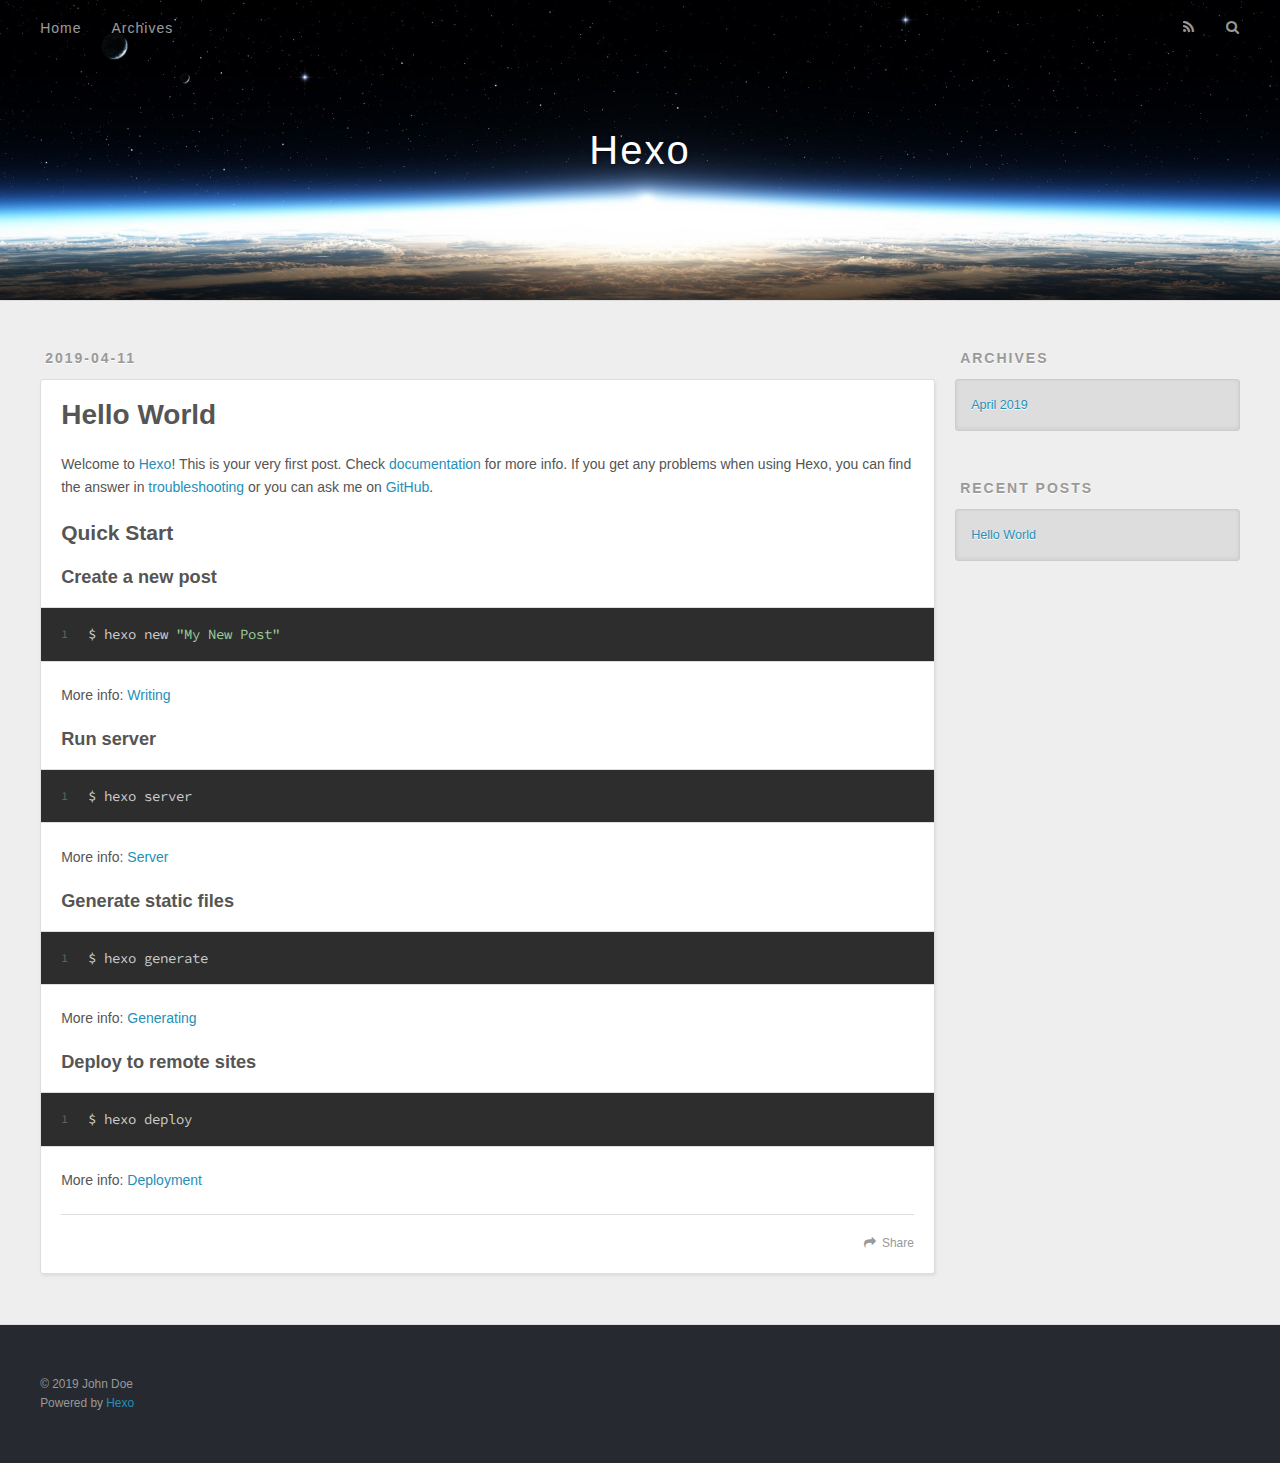
==== index.html @ a67c9c0f "Site updated: 2019-04-11 14:44:16" ====
<!DOCTYPE html>
<html>
<head><meta name="generator" content="Hexo 3.8.0">
  <meta charset="utf-8">
  

  
  <title>Hexo</title>
  <meta name="viewport" content="width=device-width, initial-scale=1, maximum-scale=1">
  <meta property="og:type" content="website">
<meta property="og:title" content="Hexo">
<meta property="og:url" content="http://yoursite.com/index.html">
<meta property="og:site_name" content="Hexo">
<meta property="og:locale" content="default">
<meta name="twitter:card" content="summary">
<meta name="twitter:title" content="Hexo">
  
    <link rel="alternate" href="/atom.xml" title="Hexo" type="application/atom+xml">
  
  
    <link rel="icon" href="/favicon.png">
  
  
    <link href="//fonts.googleapis.com/css?family=Source+Code+Pro" rel="stylesheet" type="text/css">
  
  <link rel="stylesheet" href="/css/style.css">
</head>
</html>
<body>
  <div id="container">
    <div id="wrap">
      <header id="header">
  <div id="banner"></div>
  <div id="header-outer" class="outer">
    <div id="header-title" class="inner">
      <h1 id="logo-wrap">
        <a href="/" id="logo">Hexo</a>
      </h1>
      
    </div>
    <div id="header-inner" class="inner">
      <nav id="main-nav">
        <a id="main-nav-toggle" class="nav-icon"></a>
        
          <a class="main-nav-link" href="/">Home</a>
        
          <a class="main-nav-link" href="/archives">Archives</a>
        
      </nav>
      <nav id="sub-nav">
        
          <a id="nav-rss-link" class="nav-icon" href="/atom.xml" title="RSS Feed"></a>
        
        <a id="nav-search-btn" class="nav-icon" title="Search"></a>
      </nav>
      <div id="search-form-wrap">
        <form action="//google.com/search" method="get" accept-charset="UTF-8" class="search-form"><input type="search" name="q" class="search-form-input" placeholder="Search"><button type="submit" class="search-form-submit">&#xF002;</button><input type="hidden" name="sitesearch" value="http://yoursite.com"></form>
      </div>
    </div>
  </div>
</header>
      <div class="outer">
        <section id="main">
  
    <article id="post-hello-world" class="article article-type-post" itemscope itemprop="blogPost">
  <div class="article-meta">
    <a href="/2019/04/11/hello-world/" class="article-date">
  <time datetime="2019-04-11T06:17:26.687Z" itemprop="datePublished">2019-04-11</time>
</a>
    
  </div>
  <div class="article-inner">
    
    
      <header class="article-header">
        
  
    <h1 itemprop="name">
      <a class="article-title" href="/2019/04/11/hello-world/">Hello World</a>
    </h1>
  

      </header>
    
    <div class="article-entry" itemprop="articleBody">
      
        <p>Welcome to <a href="https://hexo.io/" target="_blank" rel="noopener">Hexo</a>! This is your very first post. Check <a href="https://hexo.io/docs/" target="_blank" rel="noopener">documentation</a> for more info. If you get any problems when using Hexo, you can find the answer in <a href="https://hexo.io/docs/troubleshooting.html" target="_blank" rel="noopener">troubleshooting</a> or you can ask me on <a href="https://github.com/hexojs/hexo/issues" target="_blank" rel="noopener">GitHub</a>.</p>
<h2 id="Quick-Start"><a href="#Quick-Start" class="headerlink" title="Quick Start"></a>Quick Start</h2><h3 id="Create-a-new-post"><a href="#Create-a-new-post" class="headerlink" title="Create a new post"></a>Create a new post</h3><figure class="highlight bash"><table><tr><td class="gutter"><pre><span class="line">1</span><br></pre></td><td class="code"><pre><span class="line">$ hexo new <span class="string">"My New Post"</span></span><br></pre></td></tr></table></figure>
<p>More info: <a href="https://hexo.io/docs/writing.html" target="_blank" rel="noopener">Writing</a></p>
<h3 id="Run-server"><a href="#Run-server" class="headerlink" title="Run server"></a>Run server</h3><figure class="highlight bash"><table><tr><td class="gutter"><pre><span class="line">1</span><br></pre></td><td class="code"><pre><span class="line">$ hexo server</span><br></pre></td></tr></table></figure>
<p>More info: <a href="https://hexo.io/docs/server.html" target="_blank" rel="noopener">Server</a></p>
<h3 id="Generate-static-files"><a href="#Generate-static-files" class="headerlink" title="Generate static files"></a>Generate static files</h3><figure class="highlight bash"><table><tr><td class="gutter"><pre><span class="line">1</span><br></pre></td><td class="code"><pre><span class="line">$ hexo generate</span><br></pre></td></tr></table></figure>
<p>More info: <a href="https://hexo.io/docs/generating.html" target="_blank" rel="noopener">Generating</a></p>
<h3 id="Deploy-to-remote-sites"><a href="#Deploy-to-remote-sites" class="headerlink" title="Deploy to remote sites"></a>Deploy to remote sites</h3><figure class="highlight bash"><table><tr><td class="gutter"><pre><span class="line">1</span><br></pre></td><td class="code"><pre><span class="line">$ hexo deploy</span><br></pre></td></tr></table></figure>
<p>More info: <a href="https://hexo.io/docs/deployment.html" target="_blank" rel="noopener">Deployment</a></p>

      
    </div>
    <footer class="article-footer">
      <a data-url="http://yoursite.com/2019/04/11/hello-world/" data-id="cjuc99dhe0000zcw3wradbs4o" class="article-share-link">Share</a>
      
      
    </footer>
  </div>
  
</article>


  


</section>
        
          <aside id="sidebar">
  
    

  
    

  
    
  
    
  <div class="widget-wrap">
    <h3 class="widget-title">Archives</h3>
    <div class="widget">
      <ul class="archive-list"><li class="archive-list-item"><a class="archive-list-link" href="/archives/2019/04/">April 2019</a></li></ul>
    </div>
  </div>


  
    
  <div class="widget-wrap">
    <h3 class="widget-title">Recent Posts</h3>
    <div class="widget">
      <ul>
        
          <li>
            <a href="/2019/04/11/hello-world/">Hello World</a>
          </li>
        
      </ul>
    </div>
  </div>

  
</aside>
        
      </div>
      <footer id="footer">
  
  <div class="outer">
    <div id="footer-info" class="inner">
      &copy; 2019 John Doe<br>
      Powered by <a href="http://hexo.io/" target="_blank">Hexo</a>
    </div>
  </div>
</footer>
    </div>
    <nav id="mobile-nav">
  
    <a href="/" class="mobile-nav-link">Home</a>
  
    <a href="/archives" class="mobile-nav-link">Archives</a>
  
</nav>
    

<script src="//ajax.googleapis.com/ajax/libs/jquery/2.0.3/jquery.min.js"></script>


  <link rel="stylesheet" href="/fancybox/jquery.fancybox.css">
  <script src="/fancybox/jquery.fancybox.pack.js"></script>


<script src="/js/script.js"></script>



  </div>
</body>
</html>
---- css/style.css ----
body {
  width: 100%;
}
body:before,
body:after {
  content: "";
  display: table;
}
body:after {
  clear: both;
}
html,
body,
div,
span,
applet,
object,
iframe,
h1,
h2,
h3,
h4,
h5,
h6,
p,
blockquote,
pre,
a,
abbr,
acronym,
address,
big,
cite,
code,
del,
dfn,
em,
img,
ins,
kbd,
q,
s,
samp,
small,
strike,
strong,
sub,
sup,
tt,
var,
dl,
dt,
dd,
ol,
ul,
li,
fieldset,
form,
label,
legend,
table,
caption,
tbody,
tfoot,
thead,
tr,
th,
td {
  margin: 0;
  padding: 0;
  border: 0;
  outline: 0;
  font-weight: inherit;
  font-style: inherit;
  font-family: inherit;
  font-size: 100%;
  vertical-align: baseline;
}
body {
  line-height: 1;
  color: #000;
  background: #fff;
}
ol,
ul {
  list-style: none;
}
table {
  border-collapse: separate;
  border-spacing: 0;
  vertical-align: middle;
}
caption,
th,
td {
  text-align: left;
  font-weight: normal;
  vertical-align: middle;
}
a img {
  border: none;
}
input,
button {
  margin: 0;
  padding: 0;
}
input::-moz-focus-inner,
button::-moz-focus-inner {
  border: 0;
  padding: 0;
}
@font-face {
  font-family: FontAwesome;
  font-style: normal;
  font-weight: normal;
  src: url("fonts/fontawesome-webfont.eot?v=#4.0.3");
  src: url("fonts/fontawesome-webfont.eot?#iefix&v=#4.0.3") format("embedded-opentype"), url("fonts/fontawesome-webfont.woff?v=#4.0.3") format("woff"), url("fonts/fontawesome-webfont.ttf?v=#4.0.3") format("truetype"), url("fonts/fontawesome-webfont.svg#fontawesomeregular?v=#4.0.3") format("svg");
}
html,
body,
#container {
  height: 100%;
}
body {
  background: #eee;
  font: 14px -apple-system, BlinkMacSystemFont, "Segoe UI", "Roboto", "Oxygen", "Ubuntu", "Cantarell", "Fira Sans", "Droid Sans", "Helvetica Neue", sans-serif;
  -webkit-text-size-adjust: 100%;
}
.outer {
  max-width: 1220px;
  margin: 0 auto;
  padding: 0 20px;
}
.outer:before,
.outer:after {
  content: "";
  display: table;
}
.outer:after {
  clear: both;
}
.inner {
  display: inline;
  float: left;
  width: 98.33333333333333%;
  margin: 0 0.833333333333333%;
}
.left,
.alignleft {
  float: left;
}
.right,
.alignright {
  float: right;
}
.clear {
  clear: both;
}
#container {
  position: relative;
}
.mobile-nav-on {
  overflow: hidden;
}
#wrap {
  height: 100%;
  width: 100%;
  position: absolute;
  top: 0;
  left: 0;
  -webkit-transition: 0.2s ease-out;
  -moz-transition: 0.2s ease-out;
  -ms-transition: 0.2s ease-out;
  transition: 0.2s ease-out;
  z-index: 1;
  background: #eee;
}
.mobile-nav-on #wrap {
  left: 280px;
}
@media screen and (min-width: 768px) {
  #main {
    display: inline;
    float: left;
    width: 73.33333333333333%;
    margin: 0 0.833333333333333%;
  }
}
.article-date,
.article-category-link,
.archive-year,
.widget-title {
  text-decoration: none;
  text-transform: uppercase;
  letter-spacing: 2px;
  color: #999;
  margin-bottom: 1em;
  margin-left: 5px;
  line-height: 1em;
  text-shadow: 0 1px #fff;
  font-weight: bold;
}
.article-inner,
.archive-article-inner {
  background: #fff;
  -webkit-box-shadow: 1px 2px 3px #ddd;
  box-shadow: 1px 2px 3px #ddd;
  border: 1px solid #ddd;
  border-radius: 3px;
}
.article-entry h1,
.widget h1 {
  font-size: 2em;
}
.article-entry h2,
.widget h2 {
  font-size: 1.5em;
}
.article-entry h3,
.widget h3 {
  font-size: 1.3em;
}
.article-entry h4,
.widget h4 {
  font-size: 1.2em;
}
.article-entry h5,
.widget h5 {
  font-size: 1em;
}
.article-entry h6,
.widget h6 {
  font-size: 1em;
  color: #999;
}
.article-entry hr,
.widget hr {
  border: 1px dashed #ddd;
}
.article-entry strong,
.widget strong {
  font-weight: bold;
}
.article-entry em,
.widget em,
.article-entry cite,
.widget cite {
  font-style: italic;
}
.article-entry sup,
.widget sup,
.article-entry sub,
.widget sub {
  font-size: 0.75em;
  line-height: 0;
  position: relative;
  vertical-align: baseline;
}
.article-entry sup,
.widget sup {
  top: -0.5em;
}
.article-entry sub,
.widget sub {
  bottom: -0.2em;
}
.article-entry small,
.widget small {
  font-size: 0.85em;
}
.article-entry acronym,
.widget acronym,
.article-entry abbr,
.widget abbr {
  border-bottom: 1px dotted;
}
.article-entry ul,
.widget ul,
.article-entry ol,
.widget ol,
.article-entry dl,
.widget dl {
  margin: 0 20px;
  line-height: 1.6em;
}
.article-entry ul ul,
.widget ul ul,
.article-entry ol ul,
.widget ol ul,
.article-entry ul ol,
.widget ul ol,
.article-entry ol ol,
.widget ol ol {
  margin-top: 0;
  margin-bottom: 0;
}
.article-entry ul,
.widget ul {
  list-style: disc;
}
.article-entry ol,
.widget ol {
  list-style: decimal;
}
.article-entry dt,
.widget dt {
  font-weight: bold;
}
#header {
  height: 300px;
  position: relative;
  border-bottom: 1px solid #ddd;
}
#header:before,
#header:after {
  content: "";
  position: absolute;
  left: 0;
  right: 0;
  height: 40px;
}
#header:before {
  top: 0;
  background: -webkit-linear-gradient(rgba(0,0,0,0.2), transparent);
  background: -moz-linear-gradient(rgba(0,0,0,0.2), transparent);
  background: -ms-linear-gradient(rgba(0,0,0,0.2), transparent);
  background: linear-gradient(rgba(0,0,0,0.2), transparent);
}
#header:after {
  bottom: 0;
  background: -webkit-linear-gradient(transparent, rgba(0,0,0,0.2));
  background: -moz-linear-gradient(transparent, rgba(0,0,0,0.2));
  background: -ms-linear-gradient(transparent, rgba(0,0,0,0.2));
  background: linear-gradient(transparent, rgba(0,0,0,0.2));
}
#header-outer {
  height: 100%;
  position: relative;
}
#header-inner {
  position: relative;
  overflow: hidden;
}
#banner {
  position: absolute;
  top: 0;
  left: 0;
  width: 100%;
  height: 100%;
  background: url("images/banner.jpg") center #000;
  -webkit-background-size: cover;
  -moz-background-size: cover;
  background-size: cover;
  z-index: -1;
}
#header-title {
  text-align: center;
  height: 40px;
  position: absolute;
  top: 50%;
  left: 0;
  margin-top: -20px;
}
#logo,
#subtitle {
  text-decoration: none;
  color: #fff;
  font-weight: 300;
  text-shadow: 0 1px 4px rgba(0,0,0,0.3);
}
#logo {
  font-size: 40px;
  line-height: 40px;
  letter-spacing: 2px;
}
#subtitle {
  font-size: 16px;
  line-height: 16px;
  letter-spacing: 1px;
}
#subtitle-wrap {
  margin-top: 16px;
}
#main-nav {
  float: left;
  margin-left: -15px;
}
.nav-icon,
.main-nav-link {
  float: left;
  color: #fff;
  opacity: 0.6;
  text-decoration: none;
  text-shadow: 0 1px rgba(0,0,0,0.2);
  -webkit-transition: opacity 0.2s;
  -moz-transition: opacity 0.2s;
  -ms-transition: opacity 0.2s;
  transition: opacity 0.2s;
  display: block;
  padding: 20px 15px;
}
.nav-icon:hover,
.main-nav-link:hover {
  opacity: 1;
}
.nav-icon {
  font-family: FontAwesome;
  text-align: center;
  font-size: 14px;
  width: 14px;
  height: 14px;
  padding: 20px 15px;
  position: relative;
  cursor: pointer;
}
.main-nav-link {
  font-weight: 300;
  letter-spacing: 1px;
}
@media screen and (max-width: 479px) {
  .main-nav-link {
    display: none;
  }
}
#main-nav-toggle {
  display: none;
}
#main-nav-toggle:before {
  content: "\f0c9";
}
@media screen and (max-width: 479px) {
  #main-nav-toggle {
    display: block;
  }
}
#sub-nav {
  float: right;
  margin-right: -15px;
}
#nav-rss-link:before {
  content: "\f09e";
}
#nav-search-btn:before {
  content: "\f002";
}
#search-form-wrap {
  position: absolute;
  top: 15px;
  width: 150px;
  height: 30px;
  right: -150px;
  opacity: 0;
  -webkit-transition: 0.2s ease-out;
  -moz-transition: 0.2s ease-out;
  -ms-transition: 0.2s ease-out;
  transition: 0.2s ease-out;
}
#search-form-wrap.on {
  opacity: 1;
  right: 0;
}
@media screen and (max-width: 479px) {
  #search-form-wrap {
    width: 100%;
    right: -100%;
  }
}
.search-form {
  position: absolute;
  top: 0;
  left: 0;
  right: 0;
  background: #fff;
  padding: 5px 15px;
  border-radius: 15px;
  -webkit-box-shadow: 0 0 10px rgba(0,0,0,0.3);
  box-shadow: 0 0 10px rgba(0,0,0,0.3);
}
.search-form-input {
  border: none;
  background: none;
  color: #555;
  width: 100%;
  font: 13px -apple-system, BlinkMacSystemFont, "Segoe UI", "Roboto", "Oxygen", "Ubuntu", "Cantarell", "Fira Sans", "Droid Sans", "Helvetica Neue", sans-serif;
  outline: none;
}
.search-form-input::-webkit-search-results-decoration,
.search-form-input::-webkit-search-cancel-button {
  -webkit-appearance: none;
}
.search-form-submit {
  position: absolute;
  top: 50%;
  right: 10px;
  margin-top: -7px;
  font: 13px FontAwesome;
  border: none;
  background: none;
  color: #bbb;
  cursor: pointer;
}
.search-form-submit:hover,
.search-form-submit:focus {
  color: #777;
}
.article {
  margin: 50px 0;
}
.article-inner {
  overflow: hidden;
}
.article-meta:before,
.article-meta:after {
  content: "";
  display: table;
}
.article-meta:after {
  clear: both;
}
.article-date {
  float: left;
}
.article-category {
  float: left;
  line-height: 1em;
  color: #ccc;
  text-shadow: 0 1px #fff;
  margin-left: 8px;
}
.article-category:before {
  content: "\2022";
}
.article-category-link {
  margin: 0 12px 1em;
}
.article-header {
  padding: 20px 20px 0;
}
.article-title {
  text-decoration: none;
  font-size: 2em;
  font-weight: bold;
  color: #555;
  line-height: 1.1em;
  -webkit-transition: color 0.2s;
  -moz-transition: color 0.2s;
  -ms-transition: color 0.2s;
  transition: color 0.2s;
}
a.article-title:hover {
  color: #258fb8;
}
.article-entry {
  color: #555;
  padding: 0 20px;
}
.article-entry:before,
.article-entry:after {
  content: "";
  display: table;
}
.article-entry:after {
  clear: both;
}
.article-entry p,
.article-entry table {
  line-height: 1.6em;
  margin: 1.6em 0;
}
.article-entry h1,
.article-entry h2,
.article-entry h3,
.article-entry h4,
.article-entry h5,
.article-entry h6 {
  font-weight: bold;
}
.article-entry h1,
.article-entry h2,
.article-entry h3,
.article-entry h4,
.article-entry h5,
.article-entry h6 {
  line-height: 1.1em;
  margin: 1.1em 0;
}
.article-entry a {
  color: #258fb8;
  text-decoration: none;
}
.article-entry a:hover {
  text-decoration: underline;
}
.article-entry ul,
.article-entry ol,
.article-entry dl {
  margin-top: 1.6em;
  margin-bottom: 1.6em;
}
.article-entry img,
.article-entry video {
  max-width: 100%;
  height: auto;
  display: block;
  margin: auto;
}
.article-entry iframe {
  border: none;
}
.article-entry table {
  width: 100%;
  border-collapse: collapse;
  border-spacing: 0;
}
.article-entry th {
  font-weight: bold;
  border-bottom: 3px solid #ddd;
  padding-bottom: 0.5em;
}
.article-entry td {
  border-bottom: 1px solid #ddd;
  padding: 10px 0;
}
.article-entry blockquote {
  font-family: Georgia, "Times New Roman", serif;
  font-size: 1.4em;
  margin: 1.6em 20px;
  text-align: center;
}
.article-entry blockquote footer {
  font-size: 14px;
  margin: 1.6em 0;
  font-family: -apple-system, BlinkMacSystemFont, "Segoe UI", "Roboto", "Oxygen", "Ubuntu", "Cantarell", "Fira Sans", "Droid Sans", "Helvetica Neue", sans-serif;
}
.article-entry blockquote footer cite:before {
  content: "—";
  padding: 0 0.5em;
}
.article-entry .pullquote {
  text-align: left;
  width: 45%;
  margin: 0;
}
.article-entry .pullquote.left {
  margin-left: 0.5em;
  margin-right: 1em;
}
.article-entry .pullquote.right {
  margin-right: 0.5em;
  margin-left: 1em;
}
.article-entry .caption {
  color: #999;
  display: block;
  font-size: 0.9em;
  margin-top: 0.5em;
  position: relative;
  text-align: center;
}
.article-entry .video-container {
  position: relative;
  padding-top: 56.25%;
  height: 0;
  overflow: hidden;
}
.article-entry .video-container iframe,
.article-entry .video-container object,
.article-entry .video-container embed {
  position: absolute;
  top: 0;
  left: 0;
  width: 100%;
  height: 100%;
  margin-top: 0;
}
.article-more-link a {
  display: inline-block;
  line-height: 1em;
  padding: 6px 15px;
  border-radius: 15px;
  background: #eee;
  color: #999;
  text-shadow: 0 1px #fff;
  text-decoration: none;
}
.article-more-link a:hover {
  background: #258fb8;
  color: #fff;
  text-decoration: none;
  text-shadow: 0 1px #1e7293;
}
.article-footer {
  font-size: 0.85em;
  line-height: 1.6em;
  border-top: 1px solid #ddd;
  padding-top: 1.6em;
  margin: 0 20px 20px;
}
.article-footer:before,
.article-footer:after {
  content: "";
  display: table;
}
.article-footer:after {
  clear: both;
}
.article-footer a {
  color: #999;
  text-decoration: none;
}
.article-footer a:hover {
  color: #555;
}
.article-tag-list-item {
  float: left;
  margin-right: 10px;
}
.article-tag-list-link:before {
  content: "#";
}
.article-comment-link {
  float: right;
}
.article-comment-link:before {
  content: "\f075";
  font-family: FontAwesome;
  padding-right: 8px;
}
.article-share-link {
  cursor: pointer;
  float: right;
  margin-left: 20px;
}
.article-share-link:before {
  content: "\f064";
  font-family: FontAwesome;
  padding-right: 6px;
}
#article-nav {
  position: relative;
}
#article-nav:before,
#article-nav:after {
  content: "";
  display: table;
}
#article-nav:after {
  clear: both;
}
@media screen and (min-width: 768px) {
  #article-nav {
    margin: 50px 0;
  }
  #article-nav:before {
    width: 8px;
    height: 8px;
    position: absolute;
    top: 50%;
    left: 50%;
    margin-top: -4px;
    margin-left: -4px;
    content: "";
    border-radius: 50%;
    background: #ddd;
    -webkit-box-shadow: 0 1px 2px #fff;
    box-shadow: 0 1px 2px #fff;
  }
}
.article-nav-link-wrap {
  text-decoration: none;
  text-shadow: 0 1px #fff;
  color: #999;
  -webkit-box-sizing: border-box;
  -moz-box-sizing: border-box;
  box-sizing: border-box;
  margin-top: 50px;
  text-align: center;
  display: block;
}
.article-nav-link-wrap:hover {
  color: #555;
}
@media screen and (min-width: 768px) {
  .article-nav-link-wrap {
    width: 50%;
    margin-top: 0;
  }
}
@media screen and (min-width: 768px) {
  #article-nav-newer {
    float: left;
    text-align: right;
    padding-right: 20px;
  }
}
@media screen and (min-width: 768px) {
  #article-nav-older {
    float: right;
    text-align: left;
    padding-left: 20px;
  }
}
.article-nav-caption {
  text-transform: uppercase;
  letter-spacing: 2px;
  color: #ddd;
  line-height: 1em;
  font-weight: bold;
}
#article-nav-newer .article-nav-caption {
  margin-right: -2px;
}
.article-nav-title {
  font-size: 0.85em;
  line-height: 1.6em;
  margin-top: 0.5em;
}
.article-share-box {
  position: absolute;
  display: none;
  background: #fff;
  -webkit-box-shadow: 1px 2px 10px rgba(0,0,0,0.2);
  box-shadow: 1px 2px 10px rgba(0,0,0,0.2);
  border-radius: 3px;
  margin-left: -145px;
  overflow: hidden;
  z-index: 1;
}
.article-share-box.on {
  display: block;
}
.article-share-input {
  width: 100%;
  background: none;
  -webkit-box-sizing: border-box;
  -moz-box-sizing: border-box;
  box-sizing: border-box;
  font: 14px -apple-system, BlinkMacSystemFont, "Segoe UI", "Roboto", "Oxygen", "Ubuntu", "Cantarell", "Fira Sans", "Droid Sans", "Helvetica Neue", sans-serif;
  padding: 0 15px;
  color: #555;
  outline: none;
  border: 1px solid #ddd;
  border-radius: 3px 3px 0 0;
  height: 36px;
  line-height: 36px;
}
.article-share-links {
  background: #eee;
}
.article-share-links:before,
.article-share-links:after {
  content: "";
  display: table;
}
.article-share-links:after {
  clear: both;
}
.article-share-twitter,
.article-share-facebook,
.article-share-pinterest,
.article-share-google {
  width: 50px;
  height: 36px;
  display: block;
  float: left;
  position: relative;
  color: #999;
  text-shadow: 0 1px #fff;
}
.article-share-twitter:before,
.article-share-facebook:before,
.article-share-pinterest:before,
.article-share-google:before {
  font-size: 20px;
  font-family: FontAwesome;
  width: 20px;
  height: 20px;
  position: absolute;
  top: 50%;
  left: 50%;
  margin-top: -10px;
  margin-left: -10px;
  text-align: center;
}
.article-share-twitter:hover,
.article-share-facebook:hover,
.article-share-pinterest:hover,
.article-share-google:hover {
  color: #fff;
}
.article-share-twitter:before {
  content: "\f099";
}
.article-share-twitter:hover {
  background: #00aced;
  text-shadow: 0 1px #008abe;
}
.article-share-facebook:before {
  content: "\f09a";
}
.article-share-facebook:hover {
  background: #3b5998;
  text-shadow: 0 1px #2f477a;
}
.article-share-pinterest:before {
  content: "\f0d2";
}
.article-share-pinterest:hover {
  background: #cb2027;
  text-shadow: 0 1px #a21a1f;
}
.article-share-google:before {
  content: "\f0d5";
}
.article-share-google:hover {
  background: #dd4b39;
  text-shadow: 0 1px #be3221;
}
.article-gallery {
  background: #000;
  position: relative;
}
.article-gallery-photos {
  position: relative;
  overflow: hidden;
}
.article-gallery-img {
  display: none;
  max-width: 100%;
}
.article-gallery-img:first-child {
  display: block;
}
.article-gallery-img.loaded {
  position: absolute;
  display: block;
}
.article-gallery-img img {
  display: block;
  max-width: 100%;
  margin: 0 auto;
}
#comments {
  background: #fff;
  -webkit-box-shadow: 1px 2px 3px #ddd;
  box-shadow: 1px 2px 3px #ddd;
  padding: 20px;
  border: 1px solid #ddd;
  border-radius: 3px;
  margin: 50px 0;
}
#comments a {
  color: #258fb8;
}
.archives-wrap {
  margin: 50px 0;
}
.archives:before,
.archives:after {
  content: "";
  display: table;
}
.archives:after {
  clear: both;
}
.archive-year-wrap {
  margin-bottom: 1em;
}
.archives {
  -webkit-column-gap: 10px;
  -moz-column-gap: 10px;
  column-gap: 10px;
}
@media screen and (min-width: 480px) and (max-width: 767px) {
  .archives {
    -webkit-column-count: 2;
    -moz-column-count: 2;
    column-count: 2;
  }
}
@media screen and (min-width: 768px) {
  .archives {
    -webkit-column-count: 3;
    -moz-column-count: 3;
    column-count: 3;
  }
}
.archive-article {
  -webkit-column-break-inside: avoid;
  page-break-inside: avoid;
  overflow: hidden;
  break-inside: avoid-column;
}
.archive-article-inner {
  padding: 10px;
  margin-bottom: 15px;
}
.archive-article-title {
  text-decoration: none;
  font-weight: bold;
  color: #555;
  -webkit-transition: color 0.2s;
  -moz-transition: color 0.2s;
  -ms-transition: color 0.2s;
  transition: color 0.2s;
  line-height: 1.6em;
}
.archive-article-title:hover {
  color: #258fb8;
}
.archive-article-footer {
  margin-top: 1em;
}
.archive-article-date {
  color: #999;
  text-decoration: none;
  font-size: 0.85em;
  line-height: 1em;
  margin-bottom: 0.5em;
  display: block;
}
#page-nav {
  margin: 50px auto;
  background: #fff;
  -webkit-box-shadow: 1px 2px 3px #ddd;
  box-shadow: 1px 2px 3px #ddd;
  border: 1px solid #ddd;
  border-radius: 3px;
  text-align: center;
  color: #999;
  overflow: hidden;
}
#page-nav:before,
#page-nav:after {
  content: "";
  display: table;
}
#page-nav:after {
  clear: both;
}
#page-nav a,
#page-nav span {
  padding: 10px 20px;
  line-height: 1;
  height: 2ex;
}
#page-nav a {
  color: #999;
  text-decoration: none;
}
#page-nav a:hover {
  background: #999;
  color: #fff;
}
#page-nav .prev {
  float: left;
}
#page-nav .next {
  float: right;
}
#page-nav .page-number {
  display: inline-block;
}
@media screen and (max-width: 479px) {
  #page-nav .page-number {
    display: none;
  }
}
#page-nav .current {
  color: #555;
  font-weight: bold;
}
#page-nav .space {
  color: #ddd;
}
#footer {
  background: #262a30;
  padding: 50px 0;
  border-top: 1px solid #ddd;
  color: #999;
}
#footer a {
  color: #258fb8;
  text-decoration: none;
}
#footer a:hover {
  text-decoration: underline;
}
#footer-info {
  line-height: 1.6em;
  font-size: 0.85em;
}
.article-entry pre,
.article-entry .highlight {
  background: #2d2d2d;
  margin: 0 -20px;
  padding: 15px 20px;
  border-style: solid;
  border-color: #ddd;
  border-width: 1px 0;
  overflow: auto;
  color: #ccc;
  line-height: 22.400000000000002px;
}
.article-entry .highlight .gutter pre,
.article-entry .gist .gist-file .gist-data .line-numbers {
  color: #666;
  font-size: 0.85em;
}
.article-entry pre,
.article-entry code {
  font-family: "Source Code Pro", Consolas, Monaco, Menlo, Consolas, monospace;
}
.article-entry code {
  background: #eee;
  text-shadow: 0 1px #fff;
  padding: 0 0.3em;
}
.article-entry pre code {
  background: none;
  text-shadow: none;
  padding: 0;
}
.article-entry .highlight pre {
  border: none;
  margin: 0;
  padding: 0;
}
.article-entry .highlight table {
  margin: 0;
  width: auto;
}
.article-entry .highlight td {
  border: none;
  padding: 0;
}
.article-entry .highlight figcaption {
  font-size: 0.85em;
  color: #999;
  line-height: 1em;
  margin-bottom: 1em;
}
.article-entry .highlight figcaption:before,
.article-entry .highlight figcaption:after {
  content: "";
  display: table;
}
.article-entry .highlight figcaption:after {
  clear: both;
}
.article-entry .highlight figcaption a {
  float: right;
}
.article-entry .highlight .gutter pre {
  text-align: right;
  padding-right: 20px;
}
.article-entry .highlight .line {
  height: 22.400000000000002px;
}
.article-entry .highlight .line.marked {
  background: #515151;
}
.article-entry .gist {
  margin: 0 -20px;
  border-style: solid;
  border-color: #ddd;
  border-width: 1px 0;
  background: #2d2d2d;
  padding: 15px 20px 15px 0;
}
.article-entry .gist .gist-file {
  border: none;
  font-family: "Source Code Pro", Consolas, Monaco, Menlo, Consolas, monospace;
  margin: 0;
}
.article-entry .gist .gist-file .gist-data {
  background: none;
  border: none;
}
.article-entry .gist .gist-file .gist-data .line-numbers {
  background: none;
  border: none;
  padding: 0 20px 0 0;
}
.article-entry .gist .gist-file .gist-data .line-data {
  padding: 0 !important;
}
.article-entry .gist .gist-file .highlight {
  margin: 0;
  padding: 0;
  border: none;
}
.article-entry .gist .gist-file .gist-meta {
  background: #2d2d2d;
  color: #999;
  font: 0.85em -apple-system, BlinkMacSystemFont, "Segoe UI", "Roboto", "Oxygen", "Ubuntu", "Cantarell", "Fira Sans", "Droid Sans", "Helvetica Neue", sans-serif;
  text-shadow: 0 0;
  padding: 0;
  margin-top: 1em;
  margin-left: 20px;
}
.article-entry .gist .gist-file .gist-meta a {
  color: #258fb8;
  font-weight: normal;
}
.article-entry .gist .gist-file .gist-meta a:hover {
  text-decoration: underline;
}
pre .comment,
pre .title {
  color: #999;
}
pre .variable,
pre .attribute,
pre .tag,
pre .regexp,
pre .ruby .constant,
pre .xml .tag .title,
pre .xml .pi,
pre .xml .doctype,
pre .html .doctype,
pre .css .id,
pre .css .class,
pre .css .pseudo {
  color: #f2777a;
}
pre .number,
pre .preprocessor,
pre .built_in,
pre .literal,
pre .params,
pre .constant {
  color: #f99157;
}
pre .class,
pre .ruby .class .title,
pre .css .rules .attribute {
  color: #9c9;
}
pre .string,
pre .value,
pre .inheritance,
pre .header,
pre .ruby .symbol,
pre .xml .cdata {
  color: #9c9;
}
pre .css .hexcolor {
  color: #6cc;
}
pre .function,
pre .python .decorator,
pre .python .title,
pre .ruby .function .title,
pre .ruby .title .keyword,
pre .perl .sub,
pre .javascript .title,
pre .coffeescript .title {
  color: #69c;
}
pre .keyword,
pre .javascript .function {
  color: #c9c;
}
@media screen and (max-width: 479px) {
  #mobile-nav {
    position: absolute;
    top: 0;
    left: 0;
    width: 280px;
    height: 100%;
    background: #191919;
    border-right: 1px solid #fff;
  }
}
@media screen and (max-width: 479px) {
  .mobile-nav-link {
    display: block;
    color: #999;
    text-decoration: none;
    padding: 15px 20px;
    font-weight: bold;
  }
  .mobile-nav-link:hover {
    color: #fff;
  }
}
@media screen and (min-width: 768px) {
  #sidebar {
    display: inline;
    float: left;
    width: 23.333333333333332%;
    margin: 0 0.833333333333333%;
  }
}
.widget-wrap {
  margin: 50px 0;
}
.widget {
  color: #777;
  text-shadow: 0 1px #fff;
  background: #ddd;
  -webkit-box-shadow: 0 -1px 4px #ccc inset;
  box-shadow: 0 -1px 4px #ccc inset;
  border: 1px solid #ccc;
  padding: 15px;
  border-radius: 3px;
}
.widget a {
  color: #258fb8;
  text-decoration: none;
}
.widget a:hover {
  text-decoration: underline;
}
.widget ul ul,
.widget ol ul,
.widget dl ul,
.widget ul ol,
.widget ol ol,
.widget dl ol,
.widget ul dl,
.widget ol dl,
.widget dl dl {
  margin-left: 15px;
  list-style: disc;
}
.widget {
  line-height: 1.6em;
  word-wrap: break-word;
  font-size: 0.9em;
}
.widget ul,
.widget ol {
  list-style: none;
  margin: 0;
}
.widget ul ul,
.widget ol ul,
.widget ul ol,
.widget ol ol {
  margin: 0 20px;
}
.widget ul ul,
.widget ol ul {
  list-style: disc;
}
.widget ul ol,
.widget ol ol {
  list-style: decimal;
}
.category-list-count,
.tag-list-count,
.archive-list-count {
  padding-left: 5px;
  color: #999;
  font-size: 0.85em;
}
.category-list-count:before,
.tag-list-count:before,
.archive-list-count:before {
  content: "(";
}
.category-list-count:after,
.tag-list-count:after,
.archive-list-count:after {
  content: ")";
}
.tagcloud a {
  margin-right: 5px;
  display: inline-block;
}
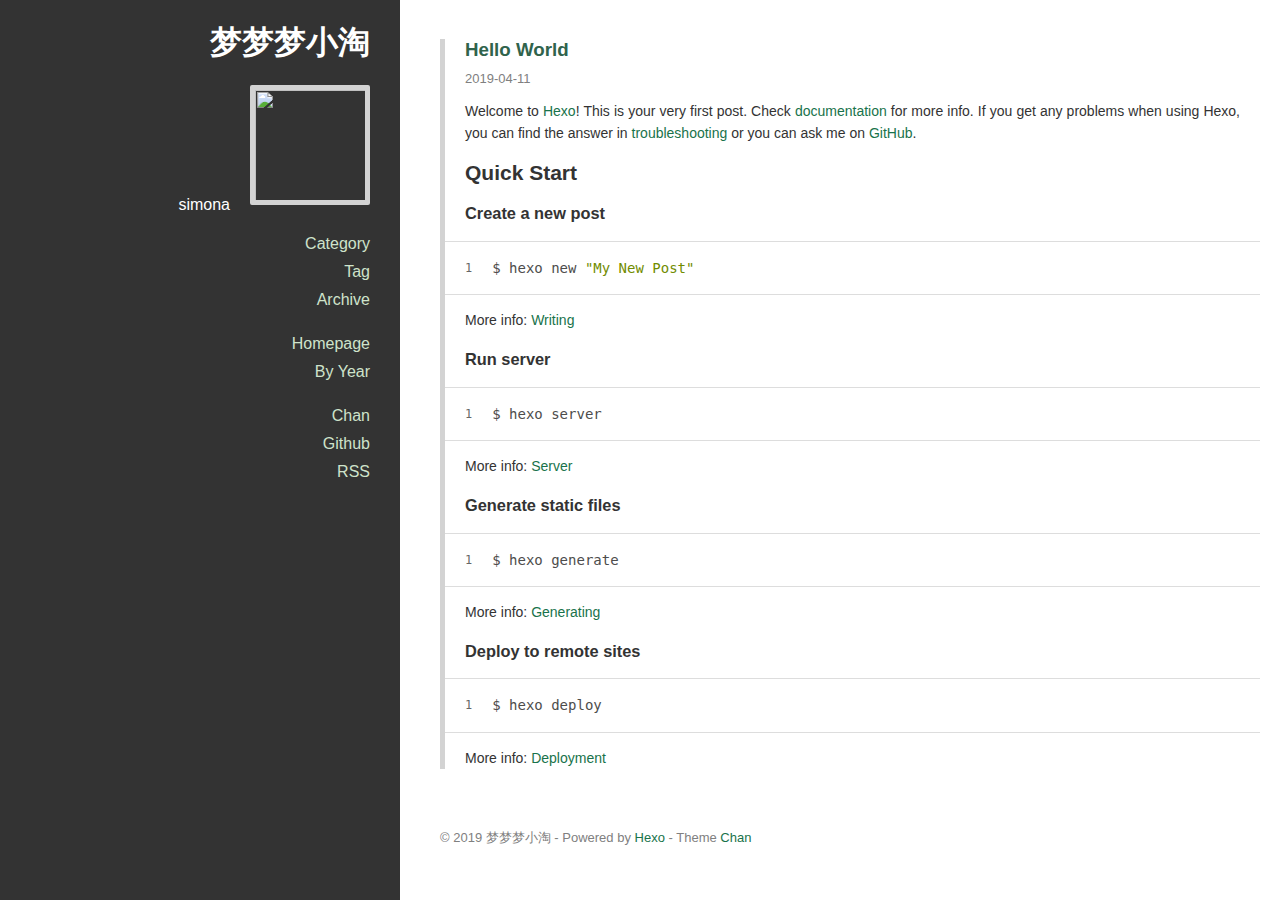
==== commit dbb219c1: "Site updated: 2019-04-11 17:23:25" ====
--- a/index.html
+++ b/index.html
@@ -2,89 +2,175 @@
 <html>
 <head><meta name="generator" content="Hexo 3.8.0">
   <meta charset="utf-8">
-  
-
-  
-  <title>Hexo</title>
-  <meta name="viewport" content="width=device-width, initial-scale=1, maximum-scale=1">
-  <meta property="og:type" content="website">
-<meta property="og:title" content="Hexo">
+<meta name="viewport" content="width=device-width, initial-scale=1, maximum-scale=1">
+
+
+
+<title>
+  
+    梦梦梦小淘
+  
+</title>
+
+<meta property="og:type" content="website">
+<meta property="og:title" content="梦梦梦小淘">
 <meta property="og:url" content="http://yoursite.com/index.html">
-<meta property="og:site_name" content="Hexo">
+<meta property="og:site_name" content="梦梦梦小淘">
 <meta property="og:locale" content="default">
 <meta name="twitter:card" content="summary">
-<meta name="twitter:title" content="Hexo">
-  
-    <link rel="alternate" href="/atom.xml" title="Hexo" type="application/atom+xml">
-  
-  
-    <link rel="icon" href="/favicon.png">
-  
-  
-    <link href="//fonts.googleapis.com/css?family=Source+Code+Pro" rel="stylesheet" type="text/css">
-  
-  <link rel="stylesheet" href="/css/style.css">
+<meta name="twitter:title" content="梦梦梦小淘">
+
+
+  <link rel="alternative" href="/atom.xml" title="梦梦梦小淘" type="application/atom+xml">
+
+
+
+  <link rel="icon" href="/favicon.png">
+
+
+<link rel="stylesheet" href="/perfect-scrollbar/css/perfect-scrollbar.min.css">
+<link rel="stylesheet" href="/styles/main.css">
+
+
+
+
+
+
 </head>
-</html>
-<body>
-  <div id="container">
-    <div id="wrap">
-      <header id="header">
-  <div id="banner"></div>
-  <div id="header-outer" class="outer">
-    <div id="header-title" class="inner">
-      <h1 id="logo-wrap">
-        <a href="/" id="logo">Hexo</a>
-      </h1>
-      
-    </div>
-    <div id="header-inner" class="inner">
-      <nav id="main-nav">
-        <a id="main-nav-toggle" class="nav-icon"></a>
-        
-          <a class="main-nav-link" href="/">Home</a>
-        
-          <a class="main-nav-link" href="/archives">Archives</a>
-        
-      </nav>
-      <nav id="sub-nav">
-        
-          <a id="nav-rss-link" class="nav-icon" href="/atom.xml" title="RSS Feed"></a>
-        
-        <a id="nav-search-btn" class="nav-icon" title="Search"></a>
-      </nav>
-      <div id="search-form-wrap">
-        <form action="//google.com/search" method="get" accept-charset="UTF-8" class="search-form"><input type="search" name="q" class="search-form-input" placeholder="Search"><button type="submit" class="search-form-submit">&#xF002;</button><input type="hidden" name="sitesearch" value="http://yoursite.com"></form>
-      </div>
-    </div>
-  </div>
-</header>
-      <div class="outer">
-        <section id="main">
-  
-    <article id="post-hello-world" class="article article-type-post" itemscope itemprop="blogPost">
-  <div class="article-meta">
-    <a href="/2019/04/11/hello-world/" class="article-date">
-  <time datetime="2019-04-11T06:17:26.687Z" itemprop="datePublished">2019-04-11</time>
+<body class="monochrome">
+  <div class="mobile-header">
+  <button class="sidebar-toggle" type="button">
+    <span class="icon-bar"></span>
+    <span class="icon-bar"></span>
+    <span class="icon-bar"></span>
+  </button>
+  <a class="title" href="/">梦梦梦小淘</a>
+</div>
+
+  <div class="main-container">
+    <div class="sidebar">
+  <div class="header">
+    <h1 class="title"><a href="/">梦梦梦小淘</a></h1>
+    
+    <div class="info">
+      <div class="content">
+        
+        
+          <div class="author">simona</div>
+        
+      </div>
+      
+        <div class="avatar">
+          
+            <a href="/about"><img src="https://avatars2.githubusercontent.com/u/18191593"></a>
+          
+        </div>
+      
+    </div>
+  </div>
+  <div class="body">
+    
+      
+        <ul class="nav">
+          
+            
+              <li class="category-list-container">
+                <a href="javascript:;">Category</a>
+                
+              </li>
+            
+          
+            
+              <li class="tag-list-container">
+                <a href="javascript:;">Tag</a>
+                
+              </li>
+            
+          
+            
+              <li class="archive-list-container">
+                <a href="javascript:;">Archive</a>
+                <ul class="archive-list"><li class="archive-list-item"><a class="archive-list-link" href="/archives/2019/">2019</a><span class="archive-list-count">1</span></li></ul>
+              </li>
+            
+          
+        </ul>
+      
+        <ul class="nav">
+          
+            
+              <li>
+                <a href="/" title="Homepage">Homepage</a>
+              </li>
+            
+          
+            
+              <li>
+                <a href="/archives" title="By Year">By Year</a>
+              </li>
+            
+          
+        </ul>
+      
+        <ul class="nav">
+          
+            
+              <li>
+                <a href="https://github.com/denjones/hexo-theme-chan" title="Chan" target="_blank" rel="noopener">Chan</a>
+              </li>
+            
+          
+            
+              <li>
+                <a href="https://github.com/denjones" title="Github" target="_blank" rel="noopener">Github</a>
+              </li>
+            
+          
+            
+              <li>
+                <a href="/atom.xml" title="RSS">RSS</a>
+              </li>
+            
+          
+        </ul>
+      
+    
+  </div>
+</div>
+
+    <div class="main-content">
+      
+        <div style="max-width: 1000px">
+      
+          
+
+  
+  
+    <div class="post-list">
+  
+
+    <div class="post-list-item article">
+      <h3 class="article-header">
+        <a href="/2019/04/11/hello-world/">
+  Hello World
 </a>
-    
-  </div>
-  <div class="article-inner">
-    
-    
-      <header class="article-header">
-        
-  
-    <h1 itemprop="name">
-      <a class="article-title" href="/2019/04/11/hello-world/">Hello World</a>
-    </h1>
-  
-
-      </header>
-    
-    <div class="article-entry" itemprop="articleBody">
-      
-        <p>Welcome to <a href="https://hexo.io/" target="_blank" rel="noopener">Hexo</a>! This is your very first post. Check <a href="https://hexo.io/docs/" target="_blank" rel="noopener">documentation</a> for more info. If you get any problems when using Hexo, you can find the answer in <a href="https://hexo.io/docs/troubleshooting.html" target="_blank" rel="noopener">troubleshooting</a> or you can ask me on <a href="https://github.com/hexojs/hexo/issues" target="_blank" rel="noopener">GitHub</a>.</p>
+
+      </h3>
+      
+
+      <div class="article-info">
+        <a href="/2019/04/11/hello-world/"><span class="article-date">
+  2019-04-11
+</span>
+</a>
+        
+
+        
+
+      </div>
+      <div class="article-entry">
+        
+          <p>Welcome to <a href="https://hexo.io/" target="_blank" rel="noopener">Hexo</a>! This is your very first post. Check <a href="https://hexo.io/docs/" target="_blank" rel="noopener">documentation</a> for more info. If you get any problems when using Hexo, you can find the answer in <a href="https://hexo.io/docs/troubleshooting.html" target="_blank" rel="noopener">troubleshooting</a> or you can ask me on <a href="https://github.com/hexojs/hexo/issues" target="_blank" rel="noopener">GitHub</a>.</p>
 <h2 id="Quick-Start"><a href="#Quick-Start" class="headerlink" title="Quick Start"></a>Quick Start</h2><h3 id="Create-a-new-post"><a href="#Create-a-new-post" class="headerlink" title="Create a new post"></a>Create a new post</h3><figure class="highlight bash"><table><tr><td class="gutter"><pre><span class="line">1</span><br></pre></td><td class="code"><pre><span class="line">$ hexo new <span class="string">"My New Post"</span></span><br></pre></td></tr></table></figure>
 <p>More info: <a href="https://hexo.io/docs/writing.html" target="_blank" rel="noopener">Writing</a></p>
 <h3 id="Run-server"><a href="#Run-server" class="headerlink" title="Run server"></a>Run server</h3><figure class="highlight bash"><table><tr><td class="gutter"><pre><span class="line">1</span><br></pre></td><td class="code"><pre><span class="line">$ hexo server</span><br></pre></td></tr></table></figure>
@@ -94,91 +180,103 @@
 <h3 id="Deploy-to-remote-sites"><a href="#Deploy-to-remote-sites" class="headerlink" title="Deploy to remote sites"></a>Deploy to remote sites</h3><figure class="highlight bash"><table><tr><td class="gutter"><pre><span class="line">1</span><br></pre></td><td class="code"><pre><span class="line">$ hexo deploy</span><br></pre></td></tr></table></figure>
 <p>More info: <a href="https://hexo.io/docs/deployment.html" target="_blank" rel="noopener">Deployment</a></p>
 
-      
-    </div>
-    <footer class="article-footer">
-      <a data-url="http://yoursite.com/2019/04/11/hello-world/" data-id="cjuc99dhe0000zcw3wradbs4o" class="article-share-link">Share</a>
-      
-      
-    </footer>
-  </div>
-  
-</article>
-
-
-  
-
-
-</section>
-        
-          <aside id="sidebar">
-  
-    
-
-  
-    
-
-  
-    
-  
-    
-  <div class="widget-wrap">
-    <h3 class="widget-title">Archives</h3>
-    <div class="widget">
-      <ul class="archive-list"><li class="archive-list-item"><a class="archive-list-link" href="/archives/2019/04/">April 2019</a></li></ul>
-    </div>
-  </div>
-
-
-  
-    
-  <div class="widget-wrap">
-    <h3 class="widget-title">Recent Posts</h3>
-    <div class="widget">
-      <ul>
-        
-          <li>
-            <a href="/2019/04/11/hello-world/">Hello World</a>
-          </li>
-        
-      </ul>
-    </div>
-  </div>
-
-  
-</aside>
-        
-      </div>
-      <footer id="footer">
-  
-  <div class="outer">
-    <div id="footer-info" class="inner">
-      &copy; 2019 John Doe<br>
-      Powered by <a href="http://hexo.io/" target="_blank">Hexo</a>
-    </div>
-  </div>
-</footer>
-    </div>
-    <nav id="mobile-nav">
-  
-    <a href="/" class="mobile-nav-link">Home</a>
-  
-    <a href="/archives" class="mobile-nav-link">Archives</a>
-  
-</nav>
-    
-
-<script src="//ajax.googleapis.com/ajax/libs/jquery/2.0.3/jquery.min.js"></script>
-
-
-  <link rel="stylesheet" href="/fancybox/jquery.fancybox.css">
-  <script src="/fancybox/jquery.fancybox.pack.js"></script>
-
-
-<script src="/js/script.js"></script>
-
-
-
-  </div>
+        
+      </div>
+    </div>
+
+  
+    </div>
+  
+
+
+
+
+
+
+          <div class="main-footer">
+  
+    © 2019 梦梦梦小淘 - Powered by <a href="http://hexo.io" target="_blank">Hexo</a> - Theme <a href="https://github.com/denjones/hexo-theme-chan" target="_blank">Chan</a>
+  
+</div>
+
+      
+        </div>
+      
+    </div>
+  </div>
+  <script src="//apps.bdimg.com/libs/jquery/2.1.4/jquery.min.js"></script>
+
+  <link rel="stylesheet" href="/PhotoSwipe/photoswipe.css">
+  <link rel="stylesheet" href="/PhotoSwipe/default-skin/default-skin.css">
+
+  <!-- Root element of PhotoSwipe. Must have class pswp. -->
+  <div class="pswp" tabindex="-1" role="dialog" aria-hidden="true">
+
+    <!-- Background of PhotoSwipe.
+             It's a separate element as animating opacity is faster than rgba(). -->
+    <div class="pswp__bg"></div>
+
+    <!-- Slides wrapper with overflow:hidden. -->
+    <div class="pswp__scroll-wrap">
+
+      <!-- Container that holds slides.
+                PhotoSwipe keeps only 3 of them in the DOM to save memory.
+                Don't modify these 3 pswp__item elements, data is added later on. -->
+      <div class="pswp__container">
+        <div class="pswp__item"></div>
+        <div class="pswp__item"></div>
+        <div class="pswp__item"></div>
+      </div>
+
+      <!-- Default (PhotoSwipeUI_Default) interface on top of sliding area. Can be changed. -->
+      <div class="pswp__ui pswp__ui--hidden">
+
+        <div class="pswp__top-bar">
+
+          <!--  Controls are self-explanatory. Order can be changed. -->
+
+          <div class="pswp__counter"></div>
+
+          <button class="pswp__button pswp__button--close" title="Close (Esc)"></button>
+
+          <button class="pswp__button pswp__button--share" title="Share"></button>
+
+          <button class="pswp__button pswp__button--fs" title="Toggle fullscreen"></button>
+
+          <button class="pswp__button pswp__button--zoom" title="Zoom in/out"></button>
+
+          <!-- Preloader demo http://codepen.io/dimsemenov/pen/yyBWoR -->
+          <!-- element will get class pswp__preloader--active when preloader is running -->
+          <div class="pswp__preloader">
+            <div class="pswp__preloader__icn">
+              <div class="pswp__preloader__cut">
+                <div class="pswp__preloader__donut"></div>
+              </div>
+            </div>
+          </div>
+        </div>
+
+        <div class="pswp__share-modal pswp__share-modal--hidden pswp__single-tap">
+          <div class="pswp__share-tooltip"></div>
+        </div>
+
+        <button class="pswp__button pswp__button--arrow--left" title="Previous (arrow left)"></button>
+
+        <button class="pswp__button pswp__button--arrow--right" title="Next (arrow right)"></button>
+
+        <div class="pswp__caption">
+          <div class="pswp__caption__center"></div>
+        </div>
+      </div>
+    </div>
+  </div>
+
+  <script src="/PhotoSwipe/photoswipe.js"></script>
+  <script src="/PhotoSwipe/photoswipe-ui-default.js"></script>
+
+
+<script src="/perfect-scrollbar/js/min/perfect-scrollbar.min.js"></script>
+<script src="/scripts/main.js"></script>
+
 </body>
-</html>+</html>
--- a/styles/main.css
+++ b/styles/main.css
@@ -0,0 +1,874 @@
+/* normalize.css v3.0.3 | MIT License | github.com/necolas/normalize.css */
+html {
+  font-family: sans-serif; /* 1 */
+  -ms-text-size-adjust: 100%; /* 2 */
+  -webkit-text-size-adjust: 100%; /* 2 */
+}
+body {
+  margin: 0;
+}
+article,
+aside,
+details,
+figcaption,
+figure,
+footer,
+header,
+hgroup,
+main,
+menu,
+nav,
+section,
+summary {
+  display: block;
+}
+audio,
+canvas,
+progress,
+video {
+  display: inline-block; /* 1 */
+  vertical-align: baseline; /* 2 */
+}
+audio:not([controls]) {
+  display: none;
+  height: 0;
+}
+[hidden],
+template {
+  display: none;
+}
+a {
+  background-color: transparent;
+}
+a:active,
+a:hover {
+  outline: 0;
+}
+abbr[title] {
+  border-bottom: 1px dotted;
+}
+b,
+strong {
+  font-weight: bold;
+}
+dfn {
+  font-style: italic;
+}
+h1 {
+  font-size: 2em;
+  margin: 0.67em 0;
+}
+mark {
+  background: #ff0;
+  color: #000;
+}
+small {
+  font-size: 80%;
+}
+sub,
+sup {
+  font-size: 75%;
+  line-height: 0;
+  position: relative;
+  vertical-align: baseline;
+}
+sup {
+  top: -0.5em;
+}
+sub {
+  bottom: -0.25em;
+}
+img {
+  border: 0;
+}
+svg:not(:root) {
+  overflow: hidden;
+}
+figure {
+  margin: 1em 40px;
+}
+hr {
+  box-sizing: content-box;
+  height: 0;
+}
+pre {
+  overflow: auto;
+}
+code,
+kbd,
+pre,
+samp {
+  font-family: monospace, monospace;
+  font-size: 1em;
+}
+button,
+input,
+optgroup,
+select,
+textarea {
+  color: inherit; /* 1 */
+  font: inherit; /* 2 */
+  margin: 0; /* 3 */
+}
+button {
+  overflow: visible;
+}
+button,
+select {
+  text-transform: none;
+}
+button,
+html input[type="button"],
+input[type="reset"],
+input[type="submit"] {
+  -webkit-appearance: button; /* 2 */
+  cursor: pointer; /* 3 */
+}
+button[disabled],
+html input[disabled] {
+  cursor: default;
+}
+button::-moz-focus-inner,
+input::-moz-focus-inner {
+  border: 0;
+  padding: 0;
+}
+input {
+  line-height: normal;
+}
+input[type="checkbox"],
+input[type="radio"] {
+  box-sizing: border-box; /* 1 */
+  padding: 0; /* 2 */
+}
+input[type="number"]::-webkit-inner-spin-button,
+input[type="number"]::-webkit-outer-spin-button {
+  height: auto;
+}
+input[type="search"] {
+  -webkit-appearance: textfield; /* 1 */
+  box-sizing: content-box; /* 2 */
+}
+input[type="search"]::-webkit-search-cancel-button,
+input[type="search"]::-webkit-search-decoration {
+  -webkit-appearance: none;
+}
+fieldset {
+  border: 1px solid #c0c0c0;
+  margin: 0 2px;
+  padding: 0.35em 0.625em 0.75em;
+}
+legend {
+  border: 0; /* 1 */
+  padding: 0; /* 2 */
+}
+textarea {
+  overflow: auto;
+}
+optgroup {
+  font-weight: bold;
+}
+table {
+  border-collapse: collapse;
+  border-spacing: 0;
+}
+td,
+th {
+  padding: 0;
+}
+* {
+  box-sizing: border-box;
+}
+a {
+  color: #19734b;
+  text-decoration: none;
+  transition-duration: 0.2s;
+  transition-timing-function: ease-in-out;
+}
+a:hover {
+  color: #2ca831;
+}
+html,
+body {
+  position: absolute;
+  width: 100%;
+  height: 100%;
+  font-family: "微软雅黑", "黑体", "Helvetica Neue", Helvetica, Arial, sans-serif;
+  color: #333;
+}
+.main-container {
+  position: absolute;
+  top: 0;
+  bottom: 0;
+  left: 0;
+  right: 0;
+  width: 100%;
+  height: 100%;
+}
+.main-content {
+  position: absolute;
+  top: 0;
+  right: 0;
+  left: 400px;
+  bottom: 0;
+  height: 100%;
+  padding: 20px 40px 0;
+  overflow: auto;
+  word-wrap: break-word;
+}
+.main-footer {
+  padding: 20px 0;
+}
+@media screen and (max-width: 768px) {
+  .main-container {
+    top: 45px;
+    left: 0px;
+    bottom: 0;
+    height: auto;
+  }
+  .main-content {
+    left: 0;
+    bottom: 0;
+    height: auto;
+    padding: 10px 10px;
+  }
+}
+.main-footer {
+  font-size: 13px;
+  color: #808080;
+}
+.sidebar {
+  position: absolute;
+  top: 0;
+  left: 0;
+  bottom: 0;
+  width: 400px;
+  height: 100%;
+  overflow: hidden;
+  background-color: #333;
+  color: #fff;
+  text-align: right;
+}
+.sidebar .header {
+  padding-right: 30px;
+}
+.sidebar .title {
+  margin-bottom: 0px;
+}
+.sidebar .title a {
+  color: #fff;
+}
+.sidebar .title a:hover {
+  color: #cfe3cb;
+}
+.sidebar .subtitle {
+  font-size: 14px;
+  margin-top: 5px;
+  margin-bottom: 10px;
+}
+.sidebar .info {
+  display: table;
+  width: 100%;
+  margin-top: 20px;
+}
+.sidebar .info > * {
+  display: table-cell;
+  vertical-align: bottom;
+}
+.sidebar .info .content {
+  padding-left: 10px;
+}
+.sidebar .author {
+  margin-top: 0.5em;
+}
+.sidebar .description {
+  font-size: 14px;
+}
+.sidebar .avatar {
+  width: 140px;
+}
+.sidebar .avatar img {
+  width: 120px;
+  height: 120px;
+  border: 5px solid #d3d3d3;
+  border-radius: 2px;
+}
+.sidebar .nav {
+  padding-left: 0;
+}
+.sidebar .nav > li {
+  list-style: square;
+  margin-left: 0;
+}
+.sidebar .nav > li > a {
+  display: block;
+  padding: 5px 25px;
+  color: #cfe3cb;
+  border-right: 5px solid transparent;
+}
+.sidebar .nav > li > a:hover {
+  background-color: #808080;
+  color: #fff;
+  border-right: 5px solid #d3d3d3;
+}
+.sidebar .category-list,
+.sidebar .tag-list,
+.sidebar .archive-list {
+  padding-right: 30px;
+  padding-left: 0;
+  display: none;
+}
+.sidebar .category-list.collapsed,
+.sidebar .tag-list.collapsed,
+.sidebar .archive-list.collapsed {
+  height: 0;
+  overflow: hidden;
+}
+.sidebar .category-list .category-list-item,
+.sidebar .tag-list .category-list-item,
+.sidebar .archive-list .category-list-item,
+.sidebar .category-list .tag-list-item,
+.sidebar .tag-list .tag-list-item,
+.sidebar .archive-list .tag-list-item,
+.sidebar .category-list .archive-list-item,
+.sidebar .tag-list .archive-list-item,
+.sidebar .archive-list .archive-list-item {
+  vertical-align: top;
+  display: inline-block;
+  width: 45%;
+  font-size: 13px;
+}
+.sidebar .category-list .category-list-item a,
+.sidebar .tag-list .category-list-item a,
+.sidebar .archive-list .category-list-item a,
+.sidebar .category-list .tag-list-item a,
+.sidebar .tag-list .tag-list-item a,
+.sidebar .archive-list .tag-list-item a,
+.sidebar .category-list .archive-list-item a,
+.sidebar .tag-list .archive-list-item a,
+.sidebar .archive-list .archive-list-item a {
+  width: 80%;
+  display: inline-block;
+  color: #86a87f;
+}
+.sidebar .category-list .category-list-item a:hover,
+.sidebar .tag-list .category-list-item a:hover,
+.sidebar .archive-list .category-list-item a:hover,
+.sidebar .category-list .tag-list-item a:hover,
+.sidebar .tag-list .tag-list-item a:hover,
+.sidebar .archive-list .tag-list-item a:hover,
+.sidebar .category-list .archive-list-item a:hover,
+.sidebar .tag-list .archive-list-item a:hover,
+.sidebar .archive-list .archive-list-item a:hover {
+  color: #fff;
+}
+.sidebar .category-list .category-list-item .tag-list-count,
+.sidebar .tag-list .category-list-item .tag-list-count,
+.sidebar .archive-list .category-list-item .tag-list-count,
+.sidebar .category-list .tag-list-item .tag-list-count,
+.sidebar .tag-list .tag-list-item .tag-list-count,
+.sidebar .archive-list .tag-list-item .tag-list-count,
+.sidebar .category-list .archive-list-item .tag-list-count,
+.sidebar .tag-list .archive-list-item .tag-list-count,
+.sidebar .archive-list .archive-list-item .tag-list-count,
+.sidebar .category-list .category-list-item .category-list-count,
+.sidebar .tag-list .category-list-item .category-list-count,
+.sidebar .archive-list .category-list-item .category-list-count,
+.sidebar .category-list .tag-list-item .category-list-count,
+.sidebar .tag-list .tag-list-item .category-list-count,
+.sidebar .archive-list .tag-list-item .category-list-count,
+.sidebar .category-list .archive-list-item .category-list-count,
+.sidebar .tag-list .archive-list-item .category-list-count,
+.sidebar .archive-list .archive-list-item .category-list-count,
+.sidebar .category-list .category-list-item .archive-list-count,
+.sidebar .tag-list .category-list-item .archive-list-count,
+.sidebar .archive-list .category-list-item .archive-list-count,
+.sidebar .category-list .tag-list-item .archive-list-count,
+.sidebar .tag-list .tag-list-item .archive-list-count,
+.sidebar .archive-list .tag-list-item .archive-list-count,
+.sidebar .category-list .archive-list-item .archive-list-count,
+.sidebar .tag-list .archive-list-item .archive-list-count,
+.sidebar .archive-list .archive-list-item .archive-list-count {
+  display: inline-block;
+  width: 20%;
+  font-size: 12px;
+  color: #838383;
+  vertical-align: top;
+}
+@media screen and (max-width: 768px) {
+  .sidebar {
+    left: -400px;
+    width: 300px;
+    max-width: 100%;
+    z-index: 9999999;
+    transition-duration: 0.3s;
+  }
+  .sidebar.in {
+    left: 0;
+  }
+  .sidebar .header {
+    padding-right: 15px;
+  }
+  .sidebar .title {
+    display: none;
+  }
+  .sidebar .nav > li > a {
+    padding: 5px 10px;
+  }
+}
+.article .article-header {
+  margin-bottom: 10px;
+}
+.article .article-header a {
+  color: #30634c;
+}
+.article .article-header a:hover {
+  color: #388151;
+}
+.article .article-info {
+  font-size: 14px;
+  color: #808080;
+  margin-bottom: 1em;
+}
+.article .article-info .article-date {
+  margin-right: 0.5em;
+  color: #808080;
+}
+.article .article-info .article-tag ul,
+.article .article-info .article-category ul {
+  display: inline;
+  padding: 0;
+  margin: 0 -1px;
+}
+.article .article-info .article-tag li,
+.article .article-info .article-category li {
+  display: inline;
+  padding: 0;
+}
+.article .article-info .article-tag a,
+.article .article-info .article-category a {
+  margin: 0 3px;
+}
+.article .article-info .article-tag .article-tag-list-item a,
+.article .article-info .article-category .article-tag-list-item a {
+  color: #808080;
+}
+.article .article-info .article-tag .article-tag-list-item a:hover,
+.article .article-info .article-category .article-tag-list-item a:hover {
+  color: #2ca831;
+}
+.article .article-entry {
+  font-size: 16px;
+  line-height: 1.6em;
+  text-align: justify;
+}
+.article .article-entry code {
+  background-color: #f1f1f1;
+  border-radius: 2px;
+}
+.article .article-entry blockquote {
+  background: #f9f9f9;
+  border-left: 5px solid #d3d3d3;
+  margin: 0 0 1.5em 0px;
+  padding: 0.5em 2em;
+  font-family: "宋体", Georgia, "Times New Roman", serif;
+  font-size: 0.9em;
+}
+.article .article-entry blockquote.left {
+  float: left;
+  margin-right: 1.5em;
+}
+.article .article-entry blockquote.right {
+  float: right;
+  margin-left: 1.5em;
+}
+.article .article-entry blockquote cite {
+  margin-left: 0.5em;
+}
+.article .article-entry > table {
+  display: block;
+  max-width: 100%;
+  overflow-x: auto;
+}
+.article .article-entry > table thead > tr > th,
+.article .article-entry > table tbody > tr > th,
+.article .article-entry > table tfoot > tr > th,
+.article .article-entry > table thead > tr > td,
+.article .article-entry > table tbody > tr > td,
+.article .article-entry > table tfoot > tr > td {
+  white-space: nowrap;
+  padding: 0.4em 0.8em;
+  border-bottom: #d3d3d3 solid 1px;
+}
+.article .article-entry figure.article-gallery-img {
+  margin-left: 0;
+  margin-right: 0;
+}
+.article .article-entry figure.article-gallery-img a {
+  display: inline-block;
+}
+.article .article-entry figure.article-gallery-img figcaption {
+  display: none;
+}
+.article img {
+  max-width: 100%;
+}
+.article .article-gallery figure.article-gallery-img {
+  margin-left: 0;
+  margin-right: 0;
+  display: inline-block;
+  vertical-align: top;
+  overflow: hidden;
+  width: 160px;
+}
+.article .article-gallery figure.article-gallery-img a {
+  text-align: center;
+  display: block;
+  width: 160px;
+  height: 160px;
+  overflow: hidden;
+  background-size: cover;
+  background-position: center;
+}
+.article .article-gallery figure.article-gallery-img a img {
+  visibility: hidden;
+  max-width: 160px;
+  max-height: 160px;
+}
+.article .article-gallery figure.article-gallery-img figcaption {
+  word-wrap: normal;
+  word-break: keep-all;
+  white-space: nowrap;
+  text-overflow: ellipsis;
+  overflow: hidden;
+}
+.article .article-footer {
+  margin-top: 30px;
+}
+.article .article-footer .cc {
+  margin-bottom: 20px;
+}
+.article .article-footer .cc img {
+  display: inline-block;
+  height: 1em;
+  vertical-align: bottom;
+}
+.article .article-footer .cc span {
+  color: #808080;
+  font-size: 0.8em;
+  margin-left: 0.5em;
+  vertical-align: bottom;
+}
+@media screen and (max-width: 768px) {
+  .article .article-entry .highlight,
+  .article .article-entry .gist {
+    max-width: 100%;
+    margin: 0 !important;
+  }
+  .article .article-gallery {
+    margin-bottom: 10px;
+  }
+  .article .article-gallery figure.article-gallery-img {
+    margin-bottom: 0.2em;
+    margin-top: 0.2em;
+    width: 120px;
+  }
+  .article .article-gallery figure.article-gallery-img a {
+    width: 120px;
+    height: 120px;
+  }
+  .article .article-gallery figure.article-gallery-img a img {
+    max-width: 120px;
+    max-height: 120px;
+  }
+  .article .article-gallery figure.article-gallery-img figcaption {
+    display: none;
+  }
+}
+.post-list {
+  position: relative;
+  padding-left: 0;
+}
+.post-list .post-list-item {
+  padding-left: 20px;
+  margin-bottom: 40px;
+  list-style: none;
+  border-left: 5px solid #d3d3d3;
+}
+.post-list .article-info {
+  font-size: 13px;
+}
+.post-list .article-entry {
+  font-size: 14px;
+}
+@media screen and (max-width: 768px) {
+  .post-list .post-list-item {
+    padding-left: 8px;
+  }
+}
+@media screen and (min-width: 769px) {
+  body.monochrome .main-container .article,
+  body.monochrome .main-container .sidebar img {
+    transition-duration: 0.4s;
+    transition-property: filter, -webkit-filter, -moz-filter, -ms-filter, -o-filter;
+  }
+  body.monochrome .main-container .article:hover,
+  body.monochrome .main-container .sidebar img:hover {
+    -webkit-filter: grayscale(0%);
+    -moz-filter: grayscale(0%);
+    -ms-filter: grayscale(0%);
+    -o-filter: grayscale(0%);
+    filter: grayscale(0%);
+  }
+}
+.article-entry pre,
+.article-entry .highlight {
+  background: #fff;
+  margin: 0 -20px;
+  padding: 15px 20px;
+  border-style: solid;
+  border-color: #ddd;
+  border-width: 1px 0;
+  overflow: auto;
+  color: #4d4d4c;
+  line-height: 22.400000000000002px;
+}
+.article-entry .highlight .gutter pre,
+.article-entry .gist .gist-file .gist-data .line-numbers {
+  color: #666;
+  font-size: 0.85em;
+}
+.article-entry pre,
+.article-entry code {
+  font-family: "新宋", "Source Code Pro", Consolas, Monaco, Menlo, Consolas, monospace;
+}
+.article-entry code {
+  background: color-background;
+  text-shadow: 0 1px #fff;
+  padding: 0 0.3em;
+}
+.article-entry pre code {
+  background: none;
+  text-shadow: none;
+  padding: 0;
+}
+.article-entry .highlight pre {
+  border: none;
+  margin: 0;
+  padding: 0;
+}
+.article-entry .highlight table {
+  margin: 0;
+  width: auto;
+}
+.article-entry .highlight td {
+  border: none;
+  padding: 0;
+}
+.article-entry .highlight figcaption {
+  font-size: 0.85em;
+  color: #8e908c;
+  line-height: 1em;
+  margin-bottom: 1em;
+}
+.article-entry .highlight figcaption a {
+  float: right;
+}
+.article-entry .highlight .gutter pre {
+  text-align: right;
+  padding-right: 20px;
+}
+.article-entry .highlight .line {
+  height: 22.400000000000002px;
+}
+.article-entry .gist {
+  margin: 0 -20px;
+  border-style: solid;
+  border-color: #ddd;
+  border-width: 1px 0;
+  background: #fff;
+  padding: 15px 20px 15px 0;
+}
+.article-entry .gist .gist-file {
+  border: none;
+  font-family: "新宋", "Source Code Pro", Consolas, Monaco, Menlo, Consolas, monospace;
+  margin: 0;
+}
+.article-entry .gist .gist-file .gist-data {
+  background: none;
+  border: none;
+}
+.article-entry .gist .gist-file .gist-data .line-numbers {
+  background: none;
+  border: none;
+  padding: 0 20px 0 0;
+}
+.article-entry .gist .gist-file .gist-data .line-data {
+  padding: 0 !important;
+}
+.article-entry .gist .gist-file .highlight {
+  margin: 0;
+  padding: 0;
+  border: none;
+}
+.article-entry .gist .gist-file .gist-meta {
+  background: #fff;
+  color: #8e908c;
+  font: 0.85em "微软雅黑", "黑体", "Helvetica Neue", Helvetica, Arial, sans-serif;
+  text-shadow: 0 0;
+  padding: 0;
+  margin-top: 1em;
+  margin-left: 20px;
+}
+.article-entry .gist .gist-file .gist-meta a {
+  color: #19734b;
+  font-weight: normal;
+}
+.article-entry .gist .gist-file .gist-meta a:hover {
+  text-decoration: underline;
+}
+pre .comment,
+pre .title {
+  color: #8e908c;
+}
+pre .variable,
+pre .attribute,
+pre .tag,
+pre .regexp,
+pre .ruby .constant,
+pre .xml .tag .title,
+pre .xml .pi,
+pre .xml .doctype,
+pre .html .doctype,
+pre .css .id,
+pre .css .class,
+pre .css .pseudo {
+  color: #c82829;
+}
+pre .number,
+pre .preprocessor,
+pre .built_in,
+pre .literal,
+pre .params,
+pre .constant {
+  color: #f5871f;
+}
+pre .class,
+pre .ruby .class .title,
+pre .css .rules .attribute {
+  color: #718c00;
+}
+pre .string,
+pre .value,
+pre .inheritance,
+pre .header,
+pre .ruby .symbol,
+pre .xml .cdata {
+  color: #718c00;
+}
+pre .css .hexcolor {
+  color: #3e999f;
+}
+pre .function,
+pre .python .decorator,
+pre .python .title,
+pre .ruby .function .title,
+pre .ruby .title .keyword,
+pre .perl .sub,
+pre .javascript .title,
+pre .coffeescript .title {
+  color: #4271ae;
+}
+pre .keyword,
+pre .javascript .function {
+  color: #8959a8;
+}
+.pagination {
+  margin-bottom: 20px;
+}
+.pagination > * {
+  margin: 0 5px;
+}
+.archives-wrap a.archive-year {
+  color: #333;
+}
+.archives-wrap a.archive-year:hover {
+  color: #808080;
+}
+.mobile-header {
+  display: none;
+}
+@media screen and (max-width: 768px) {
+  .mobile-header {
+    display: block;
+    height: 45px;
+    color: #fff;
+    text-align: right;
+    background-color: #333;
+    padding: 5px 10px;
+  }
+  .mobile-header .title {
+    font-size: 32px;
+    line-height: 32px;
+    vertical-align: middle;
+    color: #fff;
+  }
+  .mobile-header .title:hover {
+    color: #cfe3cb;
+  }
+  .mobile-header .sidebar-toggle {
+    position: relative;
+    float: left;
+    padding: 9px 5px;
+    margin-top: 0px;
+    margin-right: 15px;
+    margin-bottom: 0px;
+    background-color: transparent;
+    background-image: none;
+    border: 1px solid transparent;
+    border-radius: 4px;
+  }
+  .mobile-header .sidebar-toggle:focus {
+    outline: 0;
+  }
+  .mobile-header .sidebar-toggle .icon-bar {
+    display: block;
+    width: 22px;
+    height: 2px;
+    border-radius: 1px;
+    background-color: #fff;
+  }
+  .mobile-header .sidebar-toggle .icon-bar+.icon-bar {
+    margin-top: 4px;
+  }
+}
+#ds-waiting {
+  margin: auto !important;
+  margin-top: 50px !important;
+}
+.jiathis_style_32x32 {
+  height: 32px;
+  -webkit-filter: grayscale(60%);
+  -moz-filter: grayscale(60%);
+  -ms-filter: grayscale(60%);
+  -o-filter: grayscale(60%);
+  filter: grayscale(60%);
+  transition-duration: 0.5s;
+  transition-property: filter, -webkit-filter, -moz-filter, -ms-filter, -o-filter;
+}
+.jiathis_style_32x32:hover {
+  -webkit-filter: grayscale(0%);
+  -moz-filter: grayscale(0%);
+  -ms-filter: grayscale(0%);
+  -o-filter: grayscale(0%);
+  filter: grayscale(0%);
+}
+.jiathis_style > div {
+  border: none !important;
+}
+.main-content .jiathis_style_32x32 .jtico {
+  display: inline-block !important;
+}
+.jiathis_style .ckepopBottom {
+  padding: 5px;
+}
--- a/PhotoSwipe/photoswipe.css
+++ b/PhotoSwipe/photoswipe.css
@@ -0,0 +1,177 @@
+/*! PhotoSwipe main CSS by Dmitry Semenov | photoswipe.com | MIT license */
+/*
+	Styles for basic PhotoSwipe functionality (sliding area, open/close transitions)
+*/
+/* pswp = photoswipe */
+.pswp {
+  display: none;
+  position: absolute;
+  width: 100%;
+  height: 100%;
+  left: 0;
+  top: 0;
+  overflow: hidden;
+  -ms-touch-action: none;
+  touch-action: none;
+  z-index: 1500;
+  -webkit-text-size-adjust: 100%;
+  /* create separate layer, to avoid paint on window.onscroll in webkit/blink */
+  -webkit-backface-visibility: hidden;
+  outline: none; }
+  .pswp * {
+    -webkit-box-sizing: border-box;
+            box-sizing: border-box; }
+  .pswp img {
+    max-width: none; }
+
+/* style is added when JS option showHideOpacity is set to true */
+.pswp--animate_opacity {
+  /* 0.001, because opacity:0 doesn't trigger Paint action, which causes lag at start of transition */
+  opacity: 0.001;
+  will-change: opacity;
+  /* for open/close transition */
+  -webkit-transition: opacity 333ms cubic-bezier(0.4, 0, 0.22, 1);
+          transition: opacity 333ms cubic-bezier(0.4, 0, 0.22, 1); }
+
+.pswp--open {
+  display: block; }
+
+.pswp--zoom-allowed .pswp__img {
+  /* autoprefixer: off */
+  cursor: -webkit-zoom-in;
+  cursor: -moz-zoom-in;
+  cursor: zoom-in; }
+
+.pswp--zoomed-in .pswp__img {
+  /* autoprefixer: off */
+  cursor: -webkit-grab;
+  cursor: -moz-grab;
+  cursor: grab; }
+
+.pswp--dragging .pswp__img {
+  /* autoprefixer: off */
+  cursor: -webkit-grabbing;
+  cursor: -moz-grabbing;
+  cursor: grabbing; }
+
+/*
+	Background is added as a separate element.
+	As animating opacity is much faster than animating rgba() background-color.
+*/
+.pswp__bg {
+  position: absolute;
+  left: 0;
+  top: 0;
+  width: 100%;
+  height: 100%;
+  background: #000;
+  opacity: 0;
+  -webkit-backface-visibility: hidden;
+  will-change: opacity; }
+
+.pswp__scroll-wrap {
+  position: absolute;
+  left: 0;
+  top: 0;
+  width: 100%;
+  height: 100%;
+  overflow: hidden; }
+
+.pswp__container,
+.pswp__zoom-wrap {
+  -ms-touch-action: none;
+  touch-action: none;
+  position: absolute;
+  left: 0;
+  right: 0;
+  top: 0;
+  bottom: 0; }
+
+/* Prevent selection and tap highlights */
+.pswp__container,
+.pswp__img {
+  -webkit-user-select: none;
+  -moz-user-select: none;
+  -ms-user-select: none;
+      user-select: none;
+  -webkit-tap-highlight-color: transparent;
+  -webkit-touch-callout: none; }
+
+.pswp__zoom-wrap {
+  position: absolute;
+  width: 100%;
+  -webkit-transform-origin: left top;
+  -ms-transform-origin: left top;
+  transform-origin: left top;
+  /* for open/close transition */
+  -webkit-transition: -webkit-transform 333ms cubic-bezier(0.4, 0, 0.22, 1);
+          transition: transform 333ms cubic-bezier(0.4, 0, 0.22, 1); }
+
+.pswp__bg {
+  will-change: opacity;
+  /* for open/close transition */
+  -webkit-transition: opacity 333ms cubic-bezier(0.4, 0, 0.22, 1);
+          transition: opacity 333ms cubic-bezier(0.4, 0, 0.22, 1); }
+
+.pswp--animated-in .pswp__bg,
+.pswp--animated-in .pswp__zoom-wrap {
+  -webkit-transition: none;
+  transition: none; }
+
+.pswp__container,
+.pswp__zoom-wrap {
+  -webkit-backface-visibility: hidden; }
+
+.pswp__item {
+  position: absolute;
+  left: 0;
+  right: 0;
+  top: 0;
+  bottom: 0;
+  overflow: hidden; }
+
+.pswp__img {
+  position: absolute;
+  width: auto;
+  height: auto;
+  top: 0;
+  left: 0; }
+
+/*
+	stretched thumbnail or div placeholder element (see below)
+	style is added to avoid flickering in webkit/blink when layers overlap
+*/
+.pswp__img--placeholder {
+  -webkit-backface-visibility: hidden; }
+
+/*
+	div element that matches size of large image
+	large image loads on top of it
+*/
+.pswp__img--placeholder--blank {
+  background: #222; }
+
+.pswp--ie .pswp__img {
+  width: 100% !important;
+  height: auto !important;
+  left: 0;
+  top: 0; }
+
+/*
+	Error message appears when image is not loaded
+	(JS option errorMsg controls markup)
+*/
+.pswp__error-msg {
+  position: absolute;
+  left: 0;
+  top: 50%;
+  width: 100%;
+  text-align: center;
+  font-size: 14px;
+  line-height: 16px;
+  margin-top: -8px;
+  color: #CCC; }
+
+.pswp__error-msg a {
+  color: #CCC;
+  text-decoration: underline; }
--- a/PhotoSwipe/default-skin/default-skin.css
+++ b/PhotoSwipe/default-skin/default-skin.css
@@ -0,0 +1,483 @@
+/*! PhotoSwipe Default UI CSS by Dmitry Semenov | photoswipe.com | MIT license */
+/*
+
+	Contents:
+
+	1. Buttons
+	2. Share modal and links
+	3. Index indicator ("1 of X" counter)
+	4. Caption
+	5. Loading indicator
+	6. Additional styles (root element, top bar, idle state, hidden state, etc.)
+
+*/
+/*
+	
+	1. Buttons
+
+ */
+/* <button> css reset */
+.pswp__button {
+  width: 44px;
+  height: 44px;
+  position: relative;
+  background: none;
+  cursor: pointer;
+  overflow: visible;
+  -webkit-appearance: none;
+  display: block;
+  border: 0;
+  padding: 0;
+  margin: 0;
+  float: right;
+  opacity: 0.75;
+  -webkit-transition: opacity 0.2s;
+          transition: opacity 0.2s;
+  -webkit-box-shadow: none;
+          box-shadow: none; }
+  .pswp__button:focus,
+  .pswp__button:hover {
+    opacity: 1; }
+  .pswp__button:active {
+    outline: none;
+    opacity: 0.9; }
+  .pswp__button::-moz-focus-inner {
+    padding: 0;
+    border: 0; }
+
+/* pswp__ui--over-close class it added when mouse is over element that should close gallery */
+.pswp__ui--over-close .pswp__button--close {
+  opacity: 1; }
+
+.pswp__button,
+.pswp__button--arrow--left:before,
+.pswp__button--arrow--right:before {
+  background: url(default-skin.png) 0 0 no-repeat;
+  background-size: 264px 88px;
+  width: 44px;
+  height: 44px; }
+
+@media (-webkit-min-device-pixel-ratio: 1.1), (-webkit-min-device-pixel-ratio: 1.09375), (min-resolution: 105dpi), (min-resolution: 1.1dppx) {
+  /* Serve SVG sprite if browser supports SVG and resolution is more than 105dpi */
+  .pswp--svg .pswp__button,
+  .pswp--svg .pswp__button--arrow--left:before,
+  .pswp--svg .pswp__button--arrow--right:before {
+    background-image: url(default-skin.svg); }
+  .pswp--svg .pswp__button--arrow--left,
+  .pswp--svg .pswp__button--arrow--right {
+    background: none; } }
+
+.pswp__button--close {
+  background-position: 0 -44px; }
+
+.pswp__button--share {
+  background-position: -44px -44px; }
+
+.pswp__button--fs {
+  display: none; }
+
+.pswp--supports-fs .pswp__button--fs {
+  display: block; }
+
+.pswp--fs .pswp__button--fs {
+  background-position: -44px 0; }
+
+.pswp__button--zoom {
+  display: none;
+  background-position: -88px 0; }
+
+.pswp--zoom-allowed .pswp__button--zoom {
+  display: block; }
+
+.pswp--zoomed-in .pswp__button--zoom {
+  background-position: -132px 0; }
+
+/* no arrows on touch screens */
+.pswp--touch .pswp__button--arrow--left,
+.pswp--touch .pswp__button--arrow--right {
+  visibility: hidden; }
+
+/*
+	Arrow buttons hit area
+	(icon is added to :before pseudo-element)
+*/
+.pswp__button--arrow--left,
+.pswp__button--arrow--right {
+  background: none;
+  top: 50%;
+  margin-top: -50px;
+  width: 70px;
+  height: 100px;
+  position: absolute; }
+
+.pswp__button--arrow--left {
+  left: 0; }
+
+.pswp__button--arrow--right {
+  right: 0; }
+
+.pswp__button--arrow--left:before,
+.pswp__button--arrow--right:before {
+  content: '';
+  top: 35px;
+  background-color: rgba(0, 0, 0, 0.3);
+  height: 30px;
+  width: 32px;
+  position: absolute; }
+
+.pswp__button--arrow--left:before {
+  left: 6px;
+  background-position: -138px -44px; }
+
+.pswp__button--arrow--right:before {
+  right: 6px;
+  background-position: -94px -44px; }
+
+/*
+
+	2. Share modal/popup and links
+
+ */
+.pswp__counter,
+.pswp__share-modal {
+  -webkit-user-select: none;
+  -moz-user-select: none;
+  -ms-user-select: none;
+      user-select: none; }
+
+.pswp__share-modal {
+  display: block;
+  background: rgba(0, 0, 0, 0.5);
+  width: 100%;
+  height: 100%;
+  top: 0;
+  left: 0;
+  padding: 10px;
+  position: absolute;
+  z-index: 1600;
+  opacity: 0;
+  -webkit-transition: opacity 0.25s ease-out;
+          transition: opacity 0.25s ease-out;
+  -webkit-backface-visibility: hidden;
+  will-change: opacity; }
+
+.pswp__share-modal--hidden {
+  display: none; }
+
+.pswp__share-tooltip {
+  z-index: 1620;
+  position: absolute;
+  background: #FFF;
+  top: 56px;
+  border-radius: 2px;
+  display: block;
+  width: auto;
+  right: 44px;
+  -webkit-box-shadow: 0 2px 5px rgba(0, 0, 0, 0.25);
+          box-shadow: 0 2px 5px rgba(0, 0, 0, 0.25);
+  -webkit-transform: translateY(6px);
+      -ms-transform: translateY(6px);
+          transform: translateY(6px);
+  -webkit-transition: -webkit-transform 0.25s;
+          transition: transform 0.25s;
+  -webkit-backface-visibility: hidden;
+  will-change: transform; }
+  .pswp__share-tooltip a {
+    display: block;
+    padding: 8px 12px;
+    color: #000;
+    text-decoration: none;
+    font-size: 14px;
+    line-height: 18px; }
+    .pswp__share-tooltip a:hover {
+      text-decoration: none;
+      color: #000; }
+    .pswp__share-tooltip a:first-child {
+      /* round corners on the first/last list item */
+      border-radius: 2px 2px 0 0; }
+    .pswp__share-tooltip a:last-child {
+      border-radius: 0 0 2px 2px; }
+
+.pswp__share-modal--fade-in {
+  opacity: 1; }
+  .pswp__share-modal--fade-in .pswp__share-tooltip {
+    -webkit-transform: translateY(0);
+        -ms-transform: translateY(0);
+            transform: translateY(0); }
+
+/* increase size of share links on touch devices */
+.pswp--touch .pswp__share-tooltip a {
+  padding: 16px 12px; }
+
+a.pswp__share--facebook:before {
+  content: '';
+  display: block;
+  width: 0;
+  height: 0;
+  position: absolute;
+  top: -12px;
+  right: 15px;
+  border: 6px solid transparent;
+  border-bottom-color: #FFF;
+  -webkit-pointer-events: none;
+  -moz-pointer-events: none;
+  pointer-events: none; }
+
+a.pswp__share--facebook:hover {
+  background: #3E5C9A;
+  color: #FFF; }
+  a.pswp__share--facebook:hover:before {
+    border-bottom-color: #3E5C9A; }
+
+a.pswp__share--twitter:hover {
+  background: #55ACEE;
+  color: #FFF; }
+
+a.pswp__share--pinterest:hover {
+  background: #CCC;
+  color: #CE272D; }
+
+a.pswp__share--download:hover {
+  background: #DDD; }
+
+/*
+
+	3. Index indicator ("1 of X" counter)
+
+ */
+.pswp__counter {
+  position: absolute;
+  left: 0;
+  top: 0;
+  height: 44px;
+  font-size: 13px;
+  line-height: 44px;
+  color: #FFF;
+  opacity: 0.75;
+  padding: 0 10px; }
+
+/*
+	
+	4. Caption
+
+ */
+.pswp__caption {
+  position: absolute;
+  left: 0;
+  bottom: 0;
+  width: 100%;
+  min-height: 44px; }
+  .pswp__caption small {
+    font-size: 11px;
+    color: #BBB; }
+
+.pswp__caption__center {
+  text-align: left;
+  max-width: 420px;
+  margin: 0 auto;
+  font-size: 13px;
+  padding: 10px;
+  line-height: 20px;
+  color: #CCC; }
+
+.pswp__caption--empty {
+  display: none; }
+
+/* Fake caption element, used to calculate height of next/prev image */
+.pswp__caption--fake {
+  visibility: hidden; }
+
+/*
+
+	5. Loading indicator (preloader)
+
+	You can play with it here - http://codepen.io/dimsemenov/pen/yyBWoR
+
+ */
+.pswp__preloader {
+  width: 44px;
+  height: 44px;
+  position: absolute;
+  top: 0;
+  left: 50%;
+  margin-left: -22px;
+  opacity: 0;
+  -webkit-transition: opacity 0.25s ease-out;
+          transition: opacity 0.25s ease-out;
+  will-change: opacity;
+  direction: ltr; }
+
+.pswp__preloader__icn {
+  width: 20px;
+  height: 20px;
+  margin: 12px; }
+
+.pswp__preloader--active {
+  opacity: 1; }
+  .pswp__preloader--active .pswp__preloader__icn {
+    /* We use .gif in browsers that don't support CSS animation */
+    background: url(preloader.gif) 0 0 no-repeat; }
+
+.pswp--css_animation .pswp__preloader--active {
+  opacity: 1; }
+  .pswp--css_animation .pswp__preloader--active .pswp__preloader__icn {
+    -webkit-animation: clockwise 500ms linear infinite;
+            animation: clockwise 500ms linear infinite; }
+  .pswp--css_animation .pswp__preloader--active .pswp__preloader__donut {
+    -webkit-animation: donut-rotate 1000ms cubic-bezier(0.4, 0, 0.22, 1) infinite;
+            animation: donut-rotate 1000ms cubic-bezier(0.4, 0, 0.22, 1) infinite; }
+
+.pswp--css_animation .pswp__preloader__icn {
+  background: none;
+  opacity: 0.75;
+  width: 14px;
+  height: 14px;
+  position: absolute;
+  left: 15px;
+  top: 15px;
+  margin: 0; }
+
+.pswp--css_animation .pswp__preloader__cut {
+  /* 
+			The idea of animating inner circle is based on Polymer ("material") loading indicator 
+			 by Keanu Lee https://blog.keanulee.com/2014/10/20/the-tale-of-three-spinners.html
+		*/
+  position: relative;
+  width: 7px;
+  height: 14px;
+  overflow: hidden; }
+
+.pswp--css_animation .pswp__preloader__donut {
+  -webkit-box-sizing: border-box;
+          box-sizing: border-box;
+  width: 14px;
+  height: 14px;
+  border: 2px solid #FFF;
+  border-radius: 50%;
+  border-left-color: transparent;
+  border-bottom-color: transparent;
+  position: absolute;
+  top: 0;
+  left: 0;
+  background: none;
+  margin: 0; }
+
+@media screen and (max-width: 1024px) {
+  .pswp__preloader {
+    position: relative;
+    left: auto;
+    top: auto;
+    margin: 0;
+    float: right; } }
+
+@-webkit-keyframes clockwise {
+  0% {
+    -webkit-transform: rotate(0deg);
+            transform: rotate(0deg); }
+  100% {
+    -webkit-transform: rotate(360deg);
+            transform: rotate(360deg); } }
+
+@keyframes clockwise {
+  0% {
+    -webkit-transform: rotate(0deg);
+            transform: rotate(0deg); }
+  100% {
+    -webkit-transform: rotate(360deg);
+            transform: rotate(360deg); } }
+
+@-webkit-keyframes donut-rotate {
+  0% {
+    -webkit-transform: rotate(0);
+            transform: rotate(0); }
+  50% {
+    -webkit-transform: rotate(-140deg);
+            transform: rotate(-140deg); }
+  100% {
+    -webkit-transform: rotate(0);
+            transform: rotate(0); } }
+
+@keyframes donut-rotate {
+  0% {
+    -webkit-transform: rotate(0);
+            transform: rotate(0); }
+  50% {
+    -webkit-transform: rotate(-140deg);
+            transform: rotate(-140deg); }
+  100% {
+    -webkit-transform: rotate(0);
+            transform: rotate(0); } }
+
+/*
+	
+	6. Additional styles
+
+ */
+/* root element of UI */
+.pswp__ui {
+  -webkit-font-smoothing: auto;
+  visibility: visible;
+  opacity: 1;
+  z-index: 1550; }
+
+/* top black bar with buttons and "1 of X" indicator */
+.pswp__top-bar {
+  position: absolute;
+  left: 0;
+  top: 0;
+  height: 44px;
+  width: 100%; }
+
+.pswp__caption,
+.pswp__top-bar,
+.pswp--has_mouse .pswp__button--arrow--left,
+.pswp--has_mouse .pswp__button--arrow--right {
+  -webkit-backface-visibility: hidden;
+  will-change: opacity;
+  -webkit-transition: opacity 333ms cubic-bezier(0.4, 0, 0.22, 1);
+          transition: opacity 333ms cubic-bezier(0.4, 0, 0.22, 1); }
+
+/* pswp--has_mouse class is added only when two subsequent mousemove events occur */
+.pswp--has_mouse .pswp__button--arrow--left,
+.pswp--has_mouse .pswp__button--arrow--right {
+  visibility: visible; }
+
+.pswp__top-bar,
+.pswp__caption {
+  background-color: rgba(0, 0, 0, 0.5); }
+
+/* pswp__ui--fit class is added when main image "fits" between top bar and bottom bar (caption) */
+.pswp__ui--fit .pswp__top-bar,
+.pswp__ui--fit .pswp__caption {
+  background-color: rgba(0, 0, 0, 0.3); }
+
+/* pswp__ui--idle class is added when mouse isn't moving for several seconds (JS option timeToIdle) */
+.pswp__ui--idle .pswp__top-bar {
+  opacity: 0; }
+
+.pswp__ui--idle .pswp__button--arrow--left,
+.pswp__ui--idle .pswp__button--arrow--right {
+  opacity: 0; }
+
+/*
+	pswp__ui--hidden class is added when controls are hidden
+	e.g. when user taps to toggle visibility of controls
+*/
+.pswp__ui--hidden .pswp__top-bar,
+.pswp__ui--hidden .pswp__caption,
+.pswp__ui--hidden .pswp__button--arrow--left,
+.pswp__ui--hidden .pswp__button--arrow--right {
+  /* Force paint & create composition layer for controls. */
+  opacity: 0.001; }
+
+/* pswp__ui--one-slide class is added when there is just one item in gallery */
+.pswp__ui--one-slide .pswp__button--arrow--left,
+.pswp__ui--one-slide .pswp__button--arrow--right,
+.pswp__ui--one-slide .pswp__counter {
+  display: none; }
+
+.pswp__element--disabled {
+  display: none !important; }
+
+.pswp--minimal--dark .pswp__top-bar {
+  background: none; }
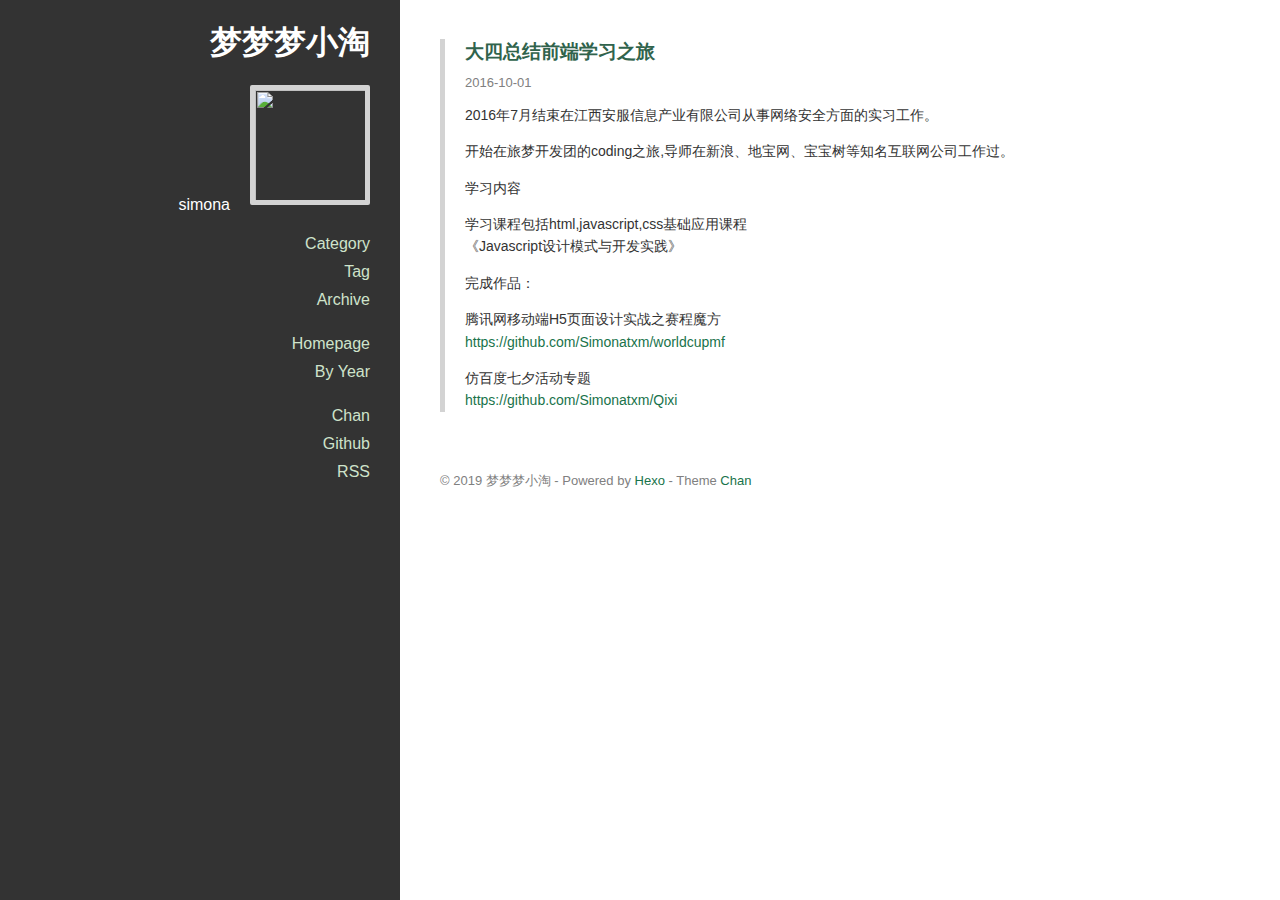
==== commit 731fba1b: "Site updated: 2019-04-11 17:45:11" ====
--- a/index.html
+++ b/index.html
@@ -90,7 +90,7 @@
             
               <li class="archive-list-container">
                 <a href="javascript:;">Archive</a>
-                <ul class="archive-list"><li class="archive-list-item"><a class="archive-list-link" href="/archives/2019/">2019</a><span class="archive-list-count">1</span></li></ul>
+                <ul class="archive-list"><li class="archive-list-item"><a class="archive-list-link" href="/archives/2016/">2016</a><span class="archive-list-count">1</span></li></ul>
               </li>
             
           
@@ -151,16 +151,16 @@
 
     <div class="post-list-item article">
       <h3 class="article-header">
-        <a href="/2019/04/11/hello-world/">
-  Hello World
+        <a href="/2016/10/01/大三前端之路/">
+  大四总结前端学习之旅
 </a>
 
       </h3>
       
 
       <div class="article-info">
-        <a href="/2019/04/11/hello-world/"><span class="article-date">
-  2019-04-11
+        <a href="/2016/10/01/大三前端之路/"><span class="article-date">
+  2016-10-01
 </span>
 </a>
         
@@ -170,15 +170,13 @@
       </div>
       <div class="article-entry">
         
-          <p>Welcome to <a href="https://hexo.io/" target="_blank" rel="noopener">Hexo</a>! This is your very first post. Check <a href="https://hexo.io/docs/" target="_blank" rel="noopener">documentation</a> for more info. If you get any problems when using Hexo, you can find the answer in <a href="https://hexo.io/docs/troubleshooting.html" target="_blank" rel="noopener">troubleshooting</a> or you can ask me on <a href="https://github.com/hexojs/hexo/issues" target="_blank" rel="noopener">GitHub</a>.</p>
-<h2 id="Quick-Start"><a href="#Quick-Start" class="headerlink" title="Quick Start"></a>Quick Start</h2><h3 id="Create-a-new-post"><a href="#Create-a-new-post" class="headerlink" title="Create a new post"></a>Create a new post</h3><figure class="highlight bash"><table><tr><td class="gutter"><pre><span class="line">1</span><br></pre></td><td class="code"><pre><span class="line">$ hexo new <span class="string">"My New Post"</span></span><br></pre></td></tr></table></figure>
-<p>More info: <a href="https://hexo.io/docs/writing.html" target="_blank" rel="noopener">Writing</a></p>
-<h3 id="Run-server"><a href="#Run-server" class="headerlink" title="Run server"></a>Run server</h3><figure class="highlight bash"><table><tr><td class="gutter"><pre><span class="line">1</span><br></pre></td><td class="code"><pre><span class="line">$ hexo server</span><br></pre></td></tr></table></figure>
-<p>More info: <a href="https://hexo.io/docs/server.html" target="_blank" rel="noopener">Server</a></p>
-<h3 id="Generate-static-files"><a href="#Generate-static-files" class="headerlink" title="Generate static files"></a>Generate static files</h3><figure class="highlight bash"><table><tr><td class="gutter"><pre><span class="line">1</span><br></pre></td><td class="code"><pre><span class="line">$ hexo generate</span><br></pre></td></tr></table></figure>
-<p>More info: <a href="https://hexo.io/docs/generating.html" target="_blank" rel="noopener">Generating</a></p>
-<h3 id="Deploy-to-remote-sites"><a href="#Deploy-to-remote-sites" class="headerlink" title="Deploy to remote sites"></a>Deploy to remote sites</h3><figure class="highlight bash"><table><tr><td class="gutter"><pre><span class="line">1</span><br></pre></td><td class="code"><pre><span class="line">$ hexo deploy</span><br></pre></td></tr></table></figure>
-<p>More info: <a href="https://hexo.io/docs/deployment.html" target="_blank" rel="noopener">Deployment</a></p>
+          <p>2016年7月结束在江西安服信息产业有限公司从事网络安全方面的实习工作。</p>
+<p>开始在旅梦开发团的coding之旅,导师在新浪、地宝网、宝宝树等知名互联网公司工作过。</p>
+<p>学习内容</p>
+<p>学习课程包括html,javascript,css基础应用课程<br>《Javascript设计模式与开发实践》</p>
+<p>完成作品：</p>
+<p>腾讯网移动端H5页面设计实战之赛程魔方<br><a href="https://github.com/Simonatxm/worldcupmf" target="_blank" rel="noopener">https://github.com/Simonatxm/worldcupmf</a></p>
+<p>仿百度七夕活动专题<br><a href="https://github.com/Simonatxm/Qixi" target="_blank" rel="noopener">https://github.com/Simonatxm/Qixi</a></p>
 
         
       </div>
